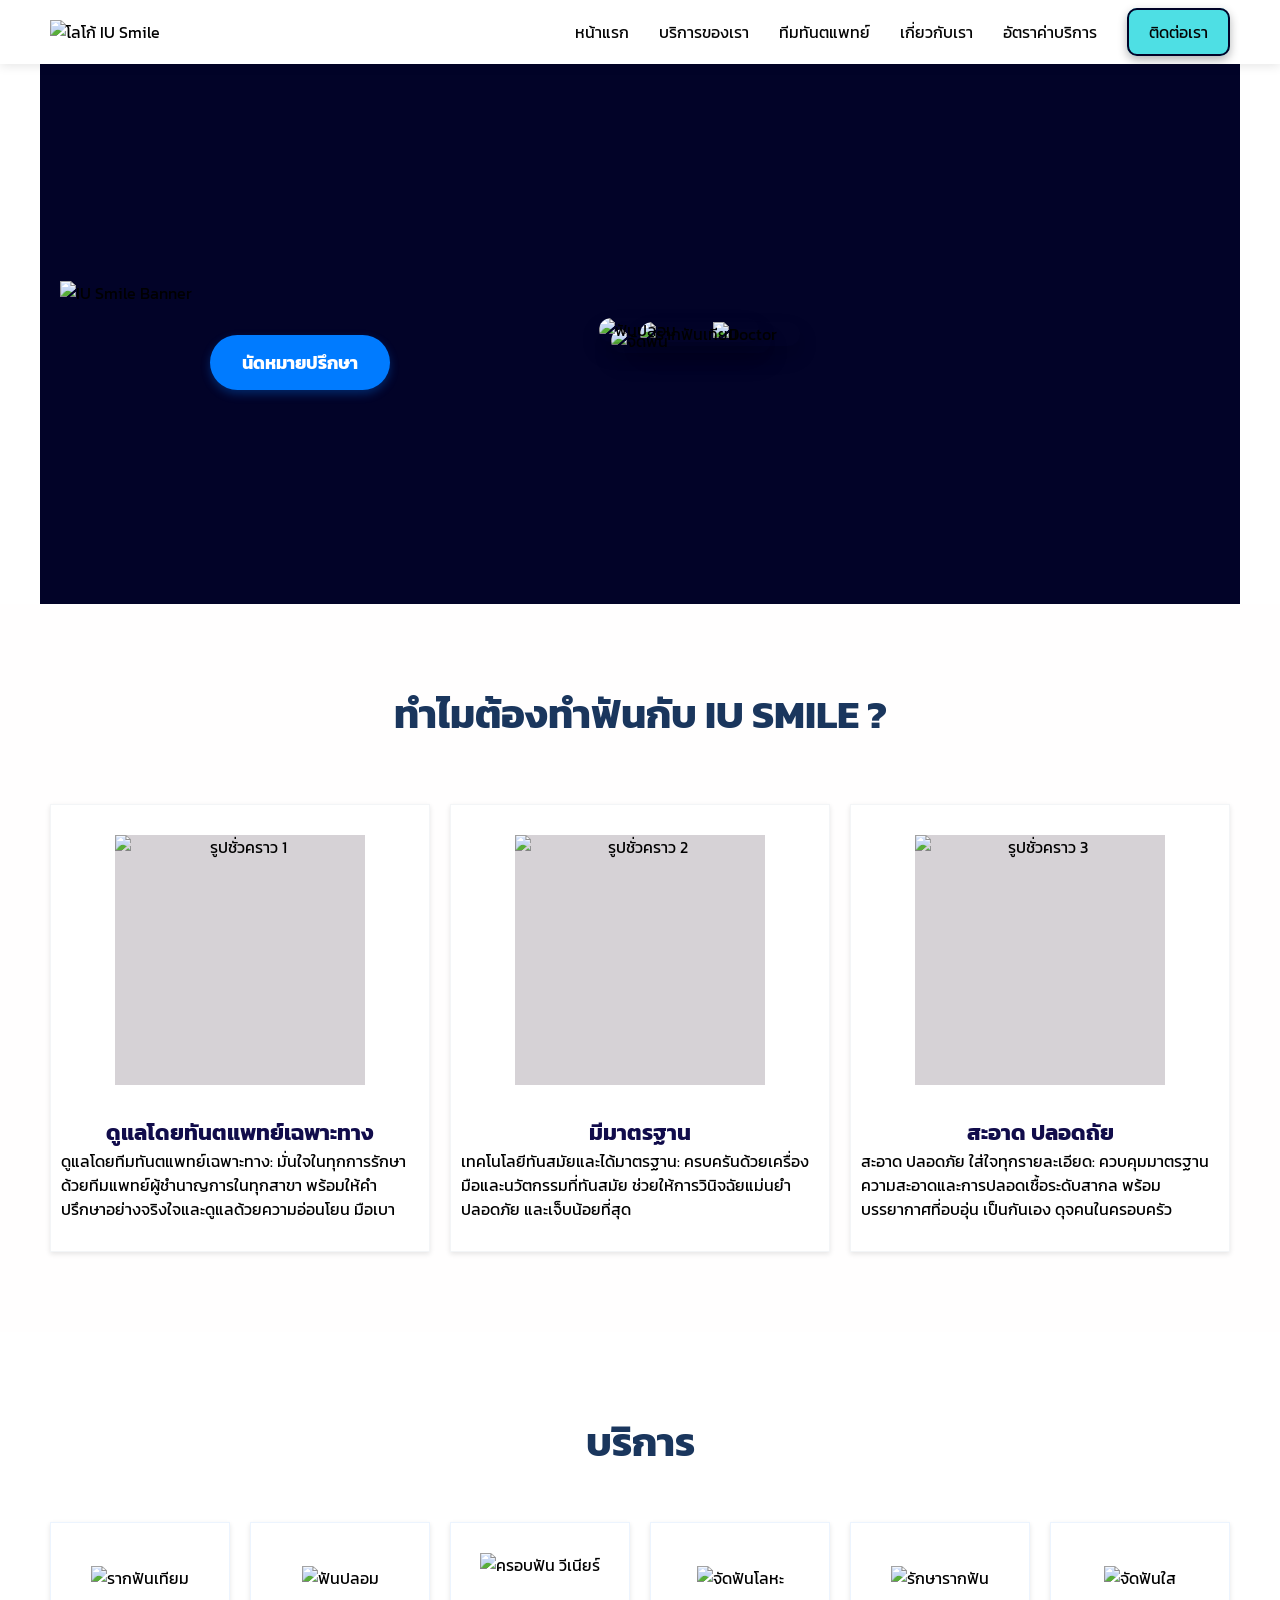
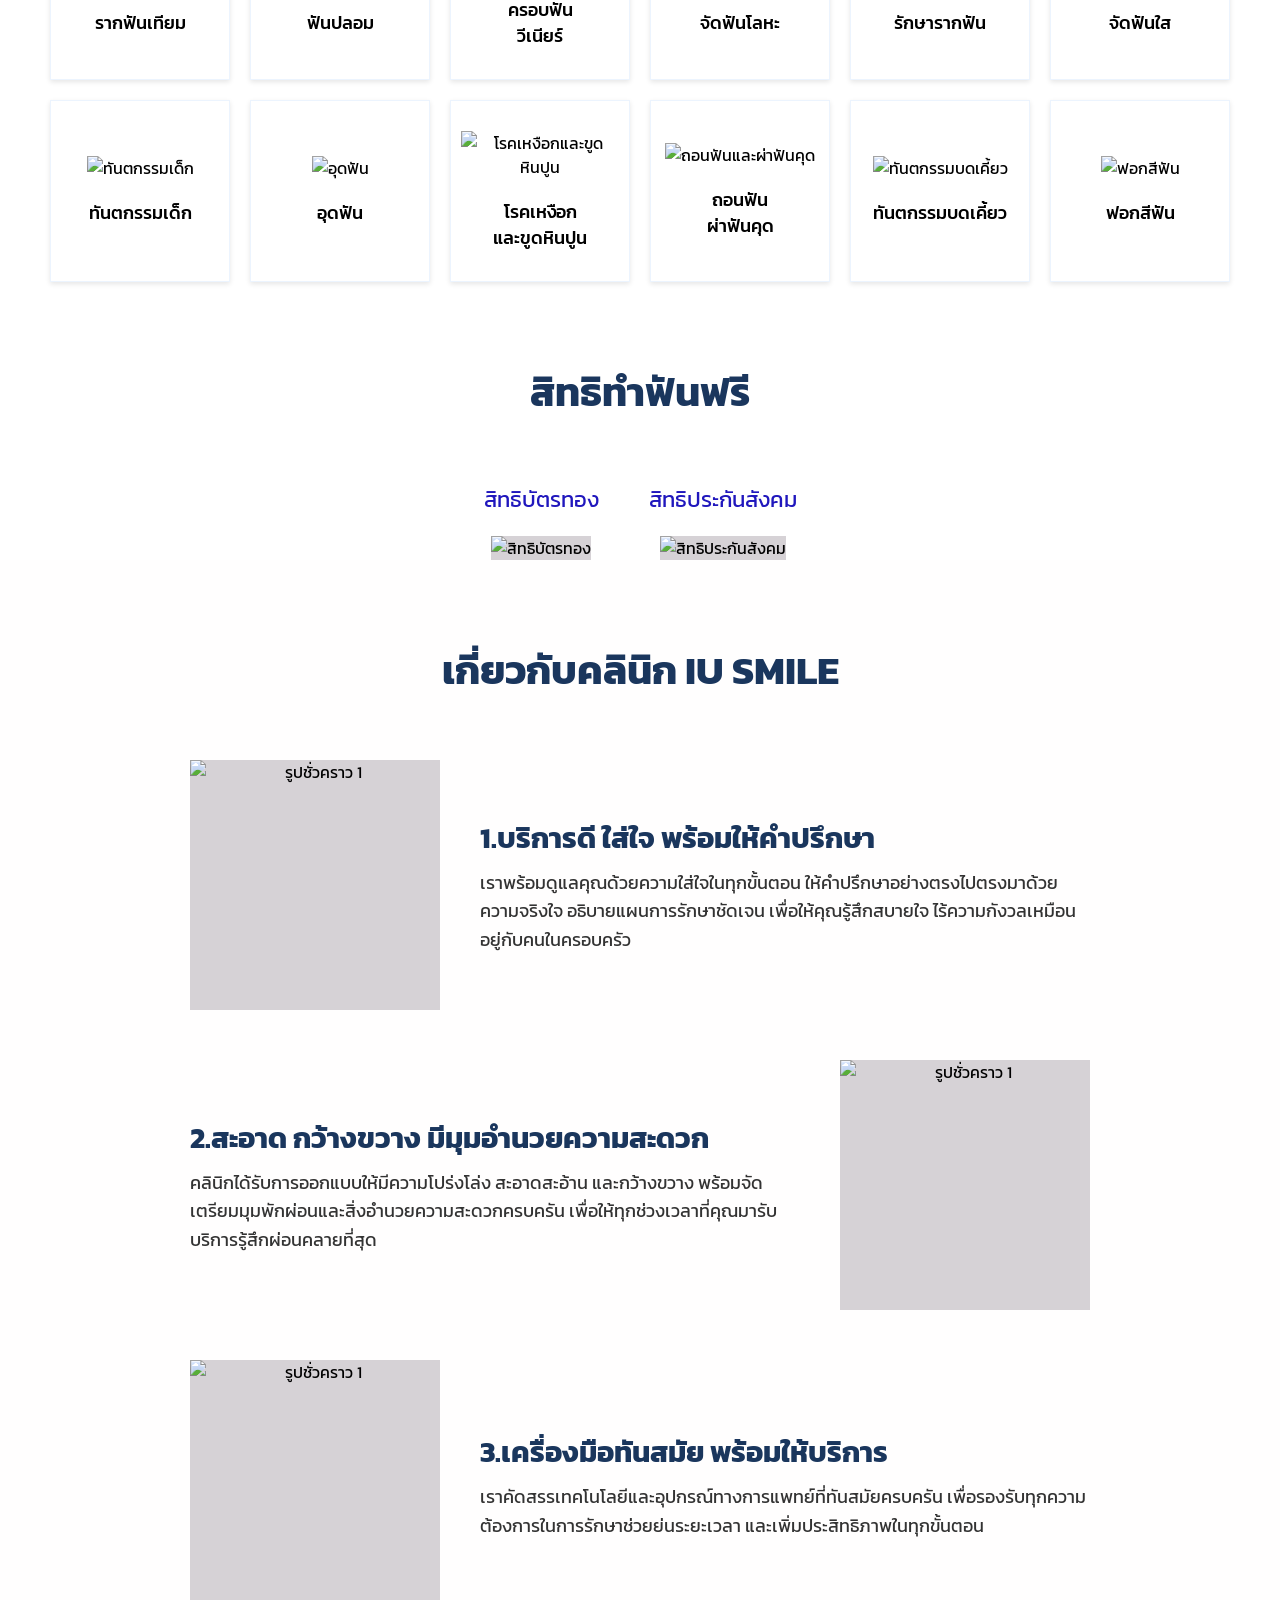
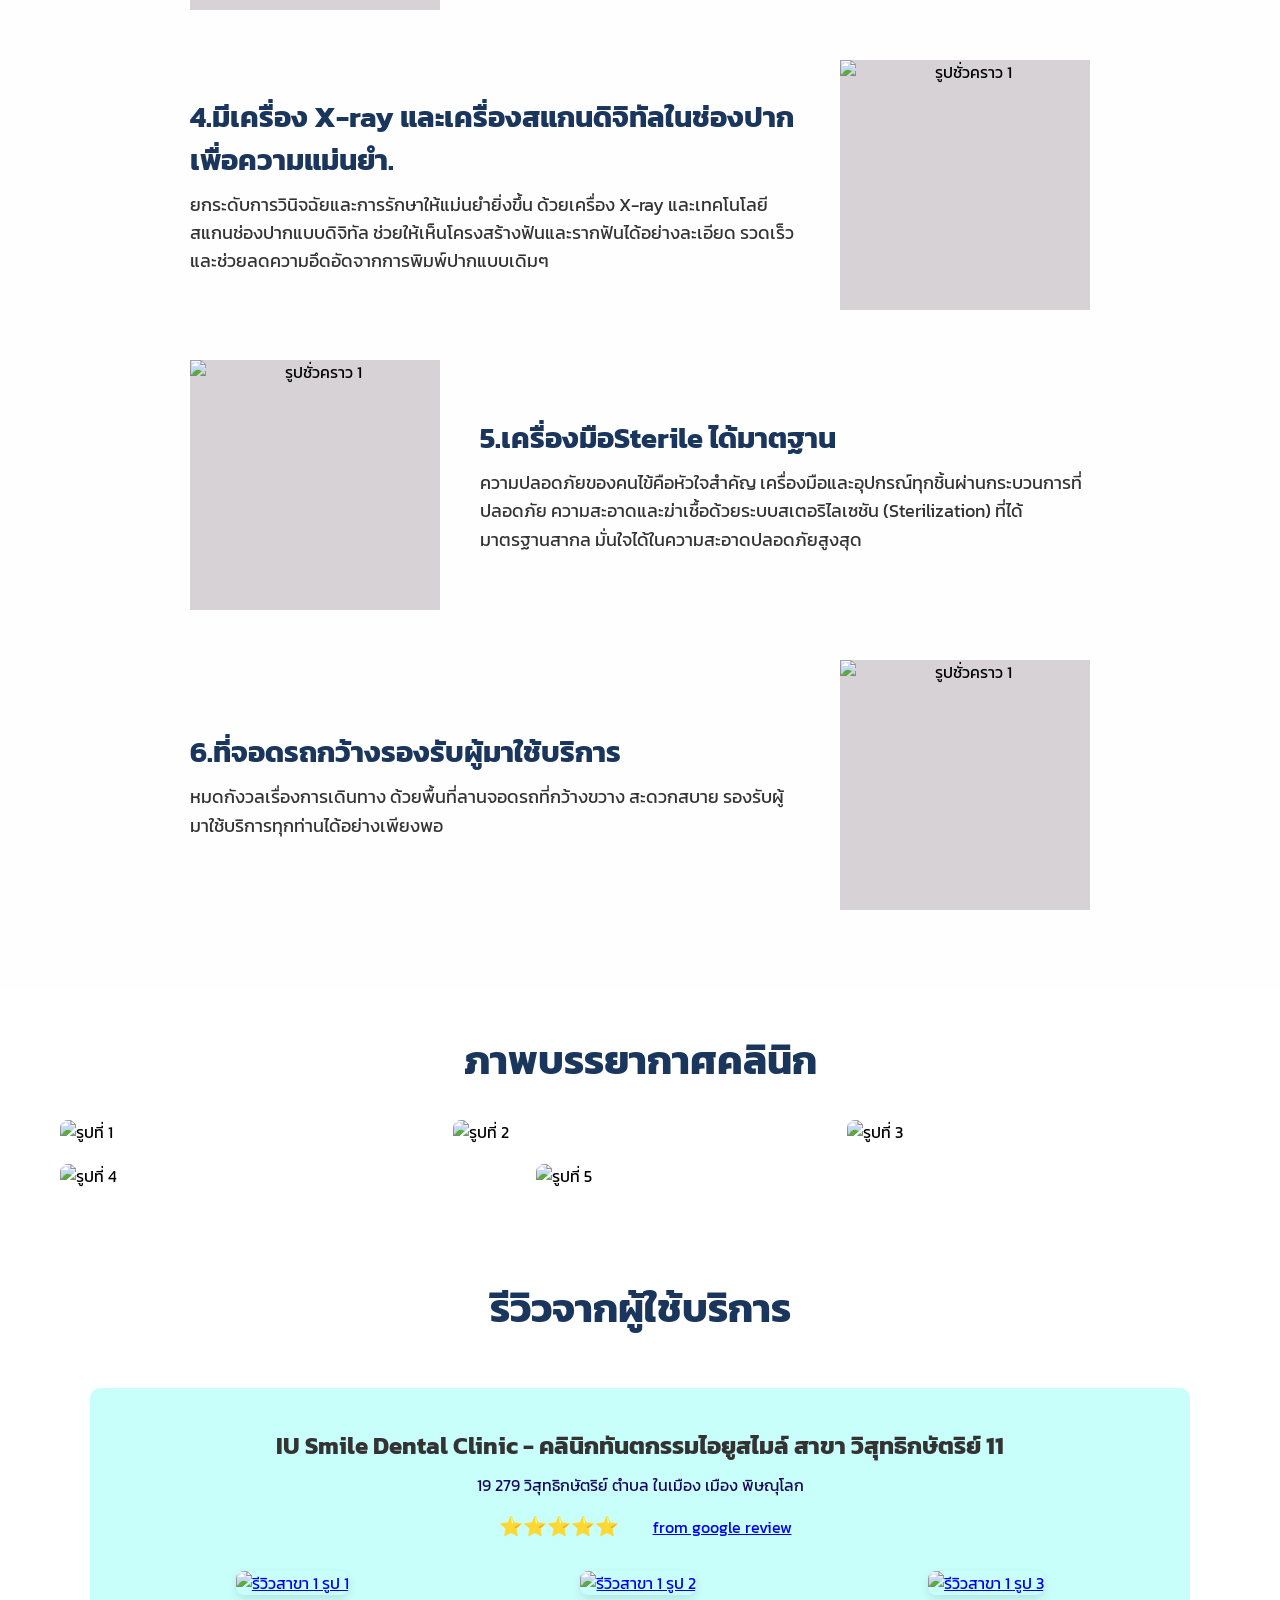
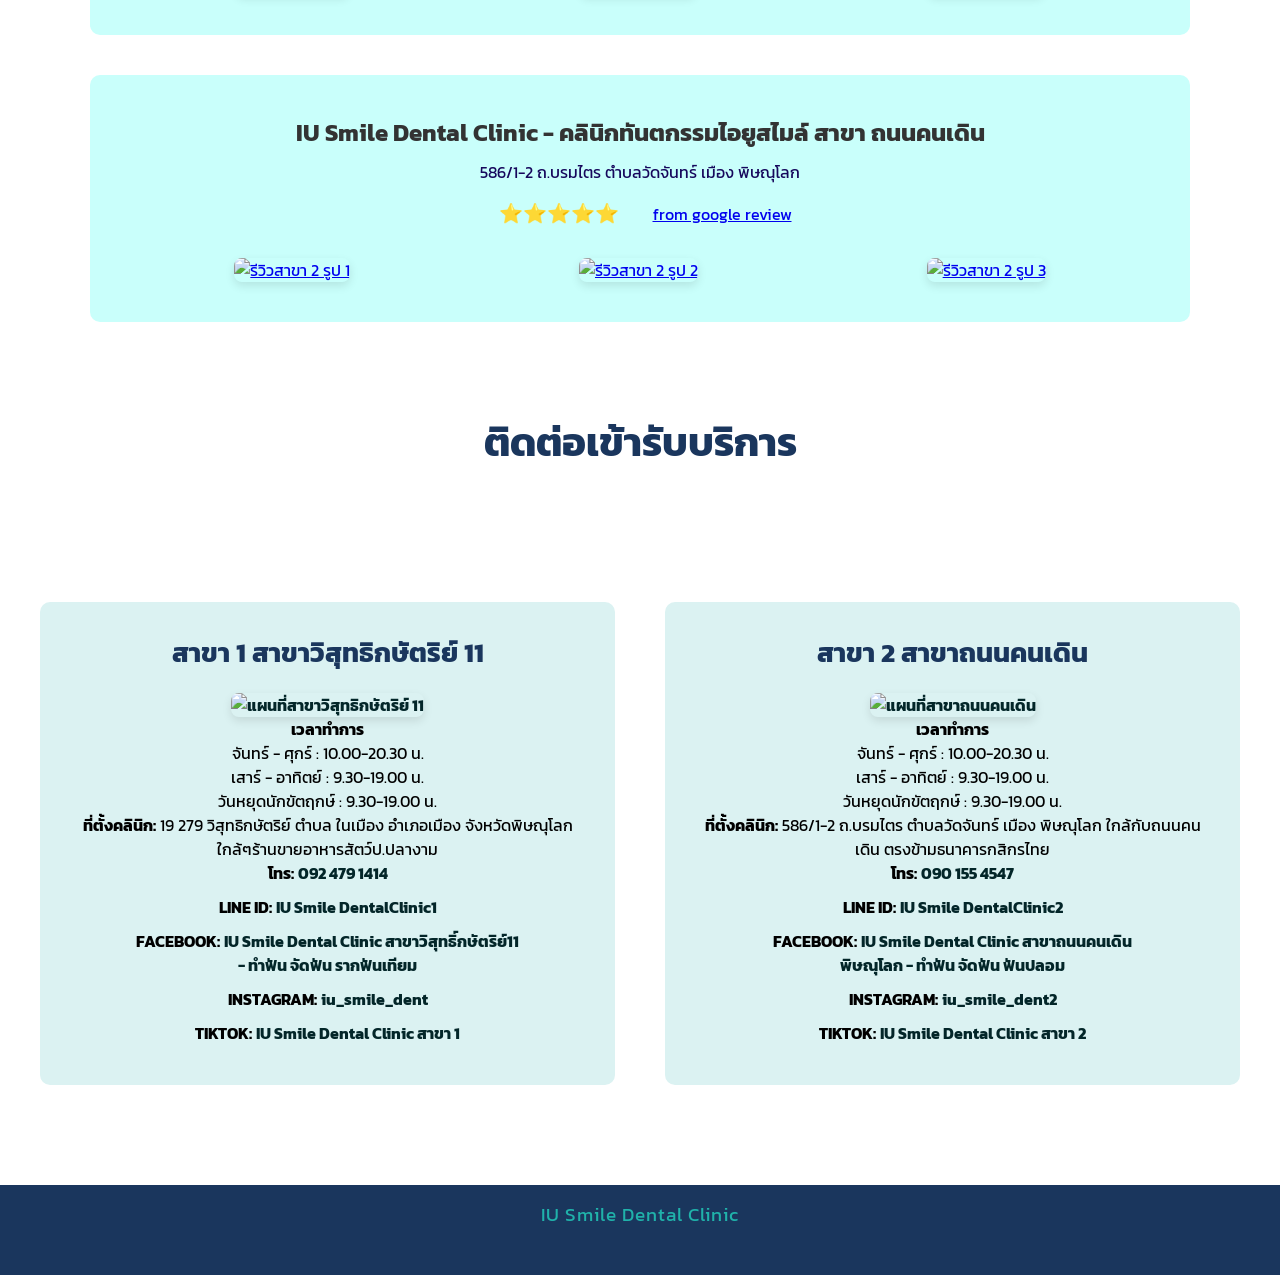
==== index.html @ 8a9ab13d "Add files via upload" ====
<!DOCTYPE html>
<html lang="th">

<head>
    <meta charset="UTF-8">
    <meta name="viewport" content="width=device-width, initial-scale=1.0">
    <title>IU Smile Dental Clinic</title>
    <link rel="preconnect" href="https://fonts.googleapis.com">
    <link rel="preconnect" href="https://fonts.gstatic.com" crossorigin>
    <link href="https://fonts.googleapis.com/css2?family=Kanit:wght@300;400;500;600;700&display=swap" rel="stylesheet">
    <link rel="stylesheet" href="css/style.css">
</head>

<body>
    <header>
        <div class="logo">
            <img src="images/logo.png" alt="โลโก้ IU Smile">
        </div>
        <div class="menu-toggle" id="mobile-menu">
            <span class="bar"></span>
            <span class="bar"></span>
            <span class="bar"></span>
        </div>
        <nav>
            <ul class="nav-list">
                <li><a href="index.html">หน้าแรก</a></li>
                <li class="dropdown">
                    <a href="index.html#services">บริการของเรา</a>
                    <ul class="dropdown-menu">
                        <li><a href="service-implant.html">รากฟันเทียม</a></li>
                        <li><a href="service-denture.html">ฟันปลอม</a></li>
                        <li><a href="service-crown.html">ครอบฟันและวีเนียร์</a></li>
                        <li><a href="service-braces.html">จัดฟันโลหะ</a></li>
                        <li><a href="service-endo.html">รักษารากฟัน</a></li>
                        <li><a href="service-invisalign.html">จัดฟันใส</a></li>
                        <li><a href="service-pedo.html">ทันตกรรมเด็ก</a></li>
                        <li><a href="service-filling.html">อุดฟัน</a></li>
                        <li><a href="service-scaling.html">ขูดหินปูน</a></li>
                        <li><a href="service-sur.html">ถอนฟันผ่าฟันคุด</a></li>
                        <li><a href="service-occ.html">ทันตกรรมบดเคี้ยว</a></li>
                        <li><a href="service-white.html">ฟอกสีฟัน</a></li>

                    </ul>
                </li>

                <li><a href="iu dentist.html">ทีมทันตแพทย์</a></li>
                <li><a href="index.html#about">เกี่ยวกับเรา</a></li>
                <li><a href="iu price.html">อัตราค่าบริการ</a></li>
                <li><a href="index.html#contact" class="contact-btn">ติดต่อเรา</a></li>
            </ul>
        </nav>
    </header>
    <section class="hero-section">
        <div class="hero-left">
            <img src="images/banner.png" alt="IU Smile Banner" class="banner-img">
            <a href="index.html#contact" class="cta-booking-btn"> นัดหมายปรึกษา</a>
        </div>
        <div class="hero-right">
            <img src="images/dr.beau-ele.png" alt="Doctor" class="doctor-img">
            <img src="images/imp-ele.png" alt="รากฟันเทียม" class="floating-card card-1">
            <img src="images/braces-ele.png" alt="จัดฟัน" class="floating-card card-2">
            <img src="images/denture-ele.png" alt="ฟันปลอม" class="floating-card card-3">
        </div>
    </section>
    <section class="function-section">
        <h2>ทำไมต้องทำฟันกับ IU SMILE ?</h2>
        <div grid class="function-grid">
            <div class="function-card">
                <img src="images/dentist.care.jpeg" alt="รูปชั่วคราว 1">
                <div class="function-text">
                    <h3>ดูแลโดยทันตแพทย์เฉพาะทาง</h3>
                    <p>ดูแลโดยทีมทันตแพทย์เฉพาะทาง: มั่นใจในทุกการรักษาด้วยทีมแพทย์ผู้ชำนาญการในทุกสาขา
                        พร้อมให้คำปรึกษาอย่างจริงใจและดูแลด้วยความอ่อนโยน มือเบา</p>
                </div>
            </div>

            <div class="function-card">
                <img src="images/techiu.jpg" alt="รูปชั่วคราว 2">
                <div class="function-text">
                    <h3>มีมาตรฐาน</h3>
                    <p>เทคโนโลยีทันสมัยและได้มาตรฐาน: ครบครันด้วยเครื่องมือและนวัตกรรมที่ทันสมัย
                        ช่วยให้การวินิจฉัยแม่นยำ ปลอดภัย และเจ็บน้อยที่สุด</p>
                </div>
            </div>

            <div class="function-card">
                <img src="images/unit.jpeg" alt="รูปชั่วคราว 3">
                <div class="function-text">
                    <h3>สะอาด ปลอดถัย</h3>
                    <p>สะอาด ปลอดภัย ใส่ใจทุกรายละเอียด: ควบคุมมาตรฐานความสะอาดและการปลอดเชื้อระดับสากล
                        พร้อมบรรยากาศที่อบอุ่น เป็นกันเอง ดุจคนในครอบครัว</p>
                </div>
            </div>
        </div>
    </section>


    <section id="services" class="services-section">
        <h2>บริการ</h2>
        <div class="services-grid">
            <div class="service-card">
                <a href="service-implant.html">
                    <img src="images/s.imp.png" alt="รากฟันเทียม">
                    <h3>รากฟันเทียม</h3>
                </a>
            </div>
            <div class="service-card">
                <a href="service-denture.html">
                    <img src="images/s.dent.png" alt="ฟันปลอม">
                    <h3>ฟันปลอม</h3>
                </a>
            </div>
            <div class="service-card">
                <a href="service-crown.html">
                    <img src="images/s.crown.png" alt="ครอบฟัน วีเนียร์">
                    <h3>ครอบฟัน<br>วีเนียร์</h3>
                </a>
            </div>
            <div class="service-card">
                <a href="service-braces.html">
                    <img src="images/s.braces.png" alt="จัดฟันโลหะ">
                    <h3>จัดฟันโลหะ</h3>
                </a>
            </div>
            <div class="service-card">
                <a href="service-endo.html">
                    <img src="images/s.endo.png" alt="รักษารากฟัน">
                    <h3>รักษารากฟัน</h3>
                </a>
            </div>
            <div class="service-card">
                <a href="service-invisalign.html">
                    <img src="images/s.invis.png" alt="จัดฟันใส">
                    <h3>จัดฟันใส</h3>
                </a>
            </div>
            <div class="service-card">
                <a href="service-pedo.html">
                    <img src="images/s.kid.png" alt="ทันตกรรมเด็ก">
                    <h3>ทันตกรรมเด็ก</h3>
                </a>
            </div>
            <div class="service-card">
                <a href="service-filling.html">
                    <img src="images/s.fill.png" alt="อุดฟัน">
                    <h3>อุดฟัน</h3>
                </a>
            </div>
            <div class="service-card">
                <a href="service-scaling.html">
                    <img src="images/s.sc.png" alt="โรคเหงือกและขูดหินปูน">
                    <h3>โรคเหงือก<br>และขูดหินปูน</h3>
                </a>
            </div>
            <div class="service-card">
                <a href="service-sur.html">
                    <img src="images/s.sur.png" alt="ถอนฟันและผ่าฟันคุด">
                    <h3>ถอนฟัน <br>ผ่าฟันคุด</h3>
                </a>
            </div>

            <div class="service-card">
                <a href="service-occ.html">
                    <img src="images/s.occ.png" alt="ทันตกรรมบดเคี้ยว">
                    <h3>ทันตกรรมบดเคี้ยว</h3>
                </a>
            </div>

            <div class="service-card">
                <a href="service-white.html">
                    <img src="images/s.white.png" alt="ฟอกสีฟัน">
                    <h3>ฟอกสีฟัน</h3>
                </a>
            </div>
        </div>

        </div>
    </section>

    <section class="free-dental">
        <h2>สิทธิทำฟันฟรี</h2>
        <div class="free-dental-grid">
            <div class="free-dental-card">
                <p>สิทธิบัตรทอง</p>
                <img src="images/nsso.jpg" alt="สิทธิบัตรทอง">
            </div>

            <div class="free-dental-card">
                <p>สิทธิประกันสังคม</p>
                <img src="images/sos.png" alt="สิทธิประกันสังคม">
            </div>

        </div>
    </section>

    <section id="about" class="about-section">
        <h2>เกี่ยวกับคลินิก IU SMILE</h2>
        <div class="about-container">
            <div class="about-card">
                <img src="images/goodservice.png" alt="รูปชั่วคราว 1">
                <div class="about-text">
                    <h3>1.บริการดี ใส่ใจ พร้อมให้คำปรึกษา</h3>
                    <p>เราพร้อมดูแลคุณด้วยความใส่ใจในทุกขั้นตอน ให้คำปรึกษาอย่างตรงไปตรงมาด้วยความจริงใจ
                        อธิบายแผนการรักษาชัดเจน เพื่อให้คุณรู้สึกสบายใจ ไร้ความกังวลเหมือนอยู่กับคนในครอบครัว</p>
                </div>
            </div>
            <div class="about-card">
                <img src="images/clinic.jpg" alt="รูปชั่วคราว 1">
                <div class="about-text">
                    <h3>2.สะอาด กว้างขวาง มีมุมอำนวยความสะดวก</h3>
                    <p> คลินิกได้รับการออกแบบให้มีความโปร่งโล่ง สะอาดสะอ้าน และกว้างขวาง
                        พร้อมจัดเตรียมมุมพักผ่อนและสิ่งอำนวยความสะดวกครบครัน
                        เพื่อให้ทุกช่วงเวลาที่คุณมารับบริการรู้สึกผ่อนคลายที่สุด</p>
                </div>
            </div>
            <div class="about-card">
                <img src="images/unit.jpeg" alt="รูปชั่วคราว 1">
                <div class="about-text">
                    <h3>3.เครื่องมือทันสมัย พร้อมให้บริการ</h3>
                    <p>เราคัดสรรเทคโนโลยีและอุปกรณ์ทางการแพทย์ที่ทันสมัยครบครัน
                        เพื่อรองรับทุกความต้องการในการรักษาช่วยย่นระยะเวลา และเพิ่มประสิทธิภาพในทุกขั้นตอน </p>
                </div>
            </div>
            <div class="about-card">
                <img src="images/x-ray.jpg" alt="รูปชั่วคราว 1">
                <div class="about-text">
                    <h3>4.มีเครื่อง X-ray และเครื่องสแกนดิจิทัลในช่องปากเพื่อความแม่นยำ.</h3>
                    <p>ยกระดับการวินิจฉัยและการรักษาให้แม่นยำยิ่งขึ้น ด้วยเครื่อง X-ray
                        และเทคโนโลยีสแกนช่องปากแบบดิจิทัล ช่วยให้เห็นโครงสร้างฟันและรากฟันได้อย่างละเอียด รวดเร็ว
                        และช่วยลดความอึดอัดจากการพิมพ์ปากแบบเดิมๆ</p>
                </div>
            </div>
            <div class="about-card">
                <img src="images/aurtocave.jpg" alt="รูปชั่วคราว 1">
                <div class="about-text">
                    <h3>5.เครื่องมือSterile ได้มาตฐาน</h3>
                    <p>ความปลอดภัยของคนไข้คือหัวใจสำคัญ เครื่องมือและอุปกรณ์ทุกชิ้นผ่านกระบวนการที่ปลอดภัย
                        ความสะอาดและฆ่าเชื้อด้วยระบบสเตอริไลเซชัน (Sterilization) ที่ได้มาตรฐานสากล
                        มั่นใจได้ในความสะอาดปลอดภัยสูงสุด</p>
                </div>
            </div>
            <div class="about-card">
                <img src="images/carpark.jpeg" alt="รูปชั่วคราว 1">
                <div class="about-text">
                    <h3>6.ที่จอดรถกว้างรองรับผู้มาใช้บริการ</h3>
                    <p>หมดกังวลเรื่องการเดินทาง ด้วยพื้นที่ลานจอดรถที่กว้างขวาง สะดวกสบาย
                        รองรับผู้มาใช้บริการทุกท่านได้อย่างเพียงพอ</p>
                </div>
            </div>
        </div>
    </section>
    <section class="about-gallery">
        <h2>ภาพบรรยากาศคลินิก</h2>
        <div class="gallery-row top-row">
            <div class="gallery-item"><img src="images/font.iu2.jpeg" alt="รูปที่ 1"></div>
            <div class="gallery-item"><img src="images/iuf.jpg" alt="รูปที่ 2"></div>
            <div class="gallery-item"><img src="images/iu2park.jpeg" alt="รูปที่ 3"></div>
        </div>
        <div class="gallery-row bottom-row">
            <div class="gallery-item"><img src="images/patainiu1.jpg" alt="รูปที่ 4"></div>
            <div class="gallery-item"><img src="images/patainiu2.jpg" alt="รูปที่ 5"></div>
        </div>
    </section>

    <section id="reviews" class="reviews-section">
        <h2>รีวิวจากผู้ใช้บริการ</h2>
        <div class="branch-review-container">
            <div class="branch-header">
                <h3>IU Smile Dental Clinic - คลินิกทันตกรรมไอยูสไมล์ สาขา วิสุทธิกษัตริย์ 11</h3>
                <p>19 279 วิสุทธิกษัตริย์ ตำบล ในเมือง เมือง พิษณุโลก</p>
                <div class="rating-info">
                    <span class="rating-stars">⭐⭐⭐⭐⭐</span>
                    <span class="rating-source"><a href="https://maps.app.goo.gl/tGJxSrmq51fggQEE8" target="_blank"
                            title="ดูแผนที่บน Google Maps">from google review</a></span>
                </div>
            </div>

            <div class="review-images">
                <a href="https://maps.app.goo.gl/tGJxSrmq51fggQEE8" target="_blank"><img src="images/review1.jpg"
                        alt="รีวิวสาขา 1 รูป 1"></a>
                <a href="https://maps.app.goo.gl/tGJxSrmq51fggQEE8" target="_blank"><img src="images/review2.jpg"
                        alt="รีวิวสาขา 1 รูป 2"></a>
                <a href="https://maps.app.goo.gl/tGJxSrmq51fggQEE8" target="_blank"><img src="images/review3.jpg"
                        alt="รีวิวสาขา 1 รูป 3"></a>
            </div>
        </div>
        <div class="branch-review-container">
            <div class="branch-header">
                <h3>IU Smile Dental Clinic - คลินิกทันตกรรมไอยูสไมล์ สาขา ถนนคนเดิน</h3>
                <p>586/1-2 ถ.บรมไตร ตำบลวัดจันทร์ เมือง พิษณุโลก</p>
                <div class="rating-info">
                    <span class="rating-stars">⭐⭐⭐⭐⭐</span>
                    <span class="rating-source"><a href="https://maps.app.goo.gl/4VQQU7dG1U3MeZ7V7" target="_blank"
                            title="ดูแผนที่บน Google Maps">from google review</a></span>
                </div>
            </div>

            <div class="review-images">
                <a href="https://maps.app.goo.gl/4VQQU7dG1U3MeZ7V7" target="_blank"><img src="images/review4.jpg"
                        alt="รีวิวสาขา 2 รูป 1"></a>
                <a href="https://maps.app.goo.gl/4VQQU7dG1U3MeZ7V7" target="_blank"><img src="images/review5.jpg"
                        alt="รีวิวสาขา 2 รูป 2"></a>
                <a href="https://maps.app.goo.gl/4VQQU7dG1U3MeZ7V7" target="_blank"><img src="images/review6.jpg"
                        alt="รีวิวสาขา 2 รูป 3"></a>
            </div>
        </div>


    </section>

    <section id="contact" class="contact-section">
        <h2>ติดต่อเข้ารับบริการ</h2>

        <div class="contact-grid">
            <div class="contact-branch">
                <h3>สาขา 1 สาขาวิสุทธิกษัตริย์ 11</h3>
                <a href="https://maps.app.goo.gl/tGJxSrmq51fggQEE8" target="_blank" title="ดูแผนที่บน Google Maps">
                    <img src="images/map.iu1.png" alt="แผนที่สาขาวิสุทธิกษัตริย์ 11" class="map-image">
                </a>

                <div class="contact-info">
                    <p><strong>เวลาทำการ</strong></p>
                    <p>จันทร์ - ศุกร์ : 10.00-20.30 น.</p>
                    <p>เสาร์ - อาทิตย์ : 9.30-19.00 น.</p>
                    <p>วันหยุดนักขัตฤกษ์ : 9.30-19.00 น.</p>

                    <p><strong>ที่ตั้งคลินิก:</strong> 19 279 วิสุทธิกษัตริย์ ตำบล ในเมือง อำเภอเมือง จังหวัดพิษณุโลก
                        ใกล้ๆร้านขายอาหารสัตว์ป.ปลางาม</p>

                    <ul>
                        <li><strong>โทร:</strong> <a href="tel:0924791414">092 479 1414</a></li>
                        <li><strong>LINE ID:</strong> <a href="https://line.me/R/ti/p/@611upybg" target="_blank">IU
                                Smile DentalClinic1</a></li>
                        <li><strong>FACEBOOK:</strong> <a
                                href="https://www.facebook.com/share/18nAfB6ELZ/?mibextid=wwXIfr" target="_blank">IU
                                Smile Dental Clinic สาขาวิสุทธิ์กษัตริย์11<br> - ทำฟัน จัดฟัน รากฟันเทียม </a></li>
                        <li><strong>INSTAGRAM:</strong> <a
                                href="https://www.instagram.com/iu_smile_dent?psln=djVyOTd5OGhqYjdt"
                                target="_blank">iu_smile_dent</a></li>
                        <li><strong>TIKTOK:</strong> <a
                                href="https://www.tiktok.com/@iu_smile_dent?_r=1&_t=ZS-9BIKVMe1IcK" target="_blank">IU
                                Smile Dental Clinic สาขา 1</a></li>
                    </ul>
                </div>
            </div>
            <div class="contact-branch">
                <h3>สาขา 2 สาขาถนนคนเดิน</h3>

                <a href="https://maps.app.goo.gl/4VQQU7dG1U3MeZ7V7" target="_blank" title="ดูแผนที่บน Google Maps">
                    <img src="images/map.iu2.png" alt="แผนที่สาขาถนนคนเดิน" class="map-image">
                </a>

                <div class="contact-info">
                    <p><strong>เวลาทำการ</strong></p>
                    <p>จันทร์ - ศุกร์ : 10.00-20.30 น.</p>
                    <p>เสาร์ - อาทิตย์ : 9.30-19.00 น.</p>
                    <p>วันหยุดนักขัตฤกษ์ : 9.30-19.00 น.</p>

                    <p><strong>ที่ตั้งคลินิก:</strong> 586/1-2 ถ.บรมไตร ตำบลวัดจันทร์ เมือง พิษณุโลก ใกล้กับถนนคนเดิน
                        ตรงข้ามธนาคารกสิกรไทย</p>

                    <ul>
                        <li><strong>โทร:</strong> <a href="tel:0901554547">090 155 4547</a></li>
                        <li><strong>LINE ID:</strong> <a href="https://line.me/R/ti/p/@156kwmnh" target="_blank">IU
                                Smile DentalClinic2</a></li>
                        <li><strong>FACEBOOK:</strong> <a
                                href="https://www.facebook.com/share/1AUFNBjcYp/?mibextid=wwXIfr" target="_blank">IU
                                Smile Dental Clinic สาขาถนนคนเดิน<br> พิษณุโลก - ทำฟัน จัดฟัน ฟันปลอม </a></li>
                        <li><strong>INSTAGRAM:</strong> <a
                                href="https://www.instagram.com/iu_smile_dent2?mdxt=YWJmOWs1YjBqNGZn"
                                target="_blank">iu_smile_dent2</a></li>
                        <li><strong>TIKTOK:</strong> <a
                                href="https://www.tiktok.com/@iusmiledent2?_r=1&_t=ZS-9BIKVcyVvUY" target="_blank">IU
                                Smile Dental Clinic สาขา 2</a></li>
                    </ul>
                </div>
            </div>

        </div>
    </section>
    <section class="site-footer">
        <footer class="site-footer">
            <p>IU Smile Dental Clinic</p>
        </footer>
    </section>
    <script src="script.js"></script>
</body>

</html>
---- css/style.css ----
* {
     margin: 0;
     padding: 0;
     box-sizing: border-box;
     font-family: 'Kanit', sans-serif;
 }

 header {
     display: flex;
     justify-content: space-between;
     align-items: center;
     padding: 20px 50px;
     background-color: #ffffff;
     box-shadow: 0 2px 10px rgba(0, 0, 0, 0.1);
     position: sticky;
     top: 0;
     z-index: 100;
 }

 .logo img {
     height: 50px;
     width: auto;
 }

.menu-toggle {
    display: none;
    cursor: pointer;
    flex-direction:column;
    gap: 5px;
}

.menu-toggle .bar {
    width: 25px;
    height: 3px;
    background-color: #05085a;
    transition: 0.3s ease;
}

 nav ul {
     list-style: none;
     display: flex;
     gap: 30px;
 }

 nav a {
     text-decoration: none;
     color: #040404;
     font-weight: light;
 }

 nav a:hover {
     color: hsl(250, 84%, 27%);
 }

 .dropdown {
     position: relative;
 }

 .dropdown-menu {
     display: none;
     position: absolute;
     top: 100%;
     left: 0;
     background-color: #ffffff;
     box-shadow: 0 4px 8px rgba(0, 0, 0, 0.1);
     min-width: 150px;
     padding: 10px 0;
     border-radius: 8px;
     max-height: 70vh;
     overflow-y: auto;
 }

 .dropdown-menu li {
     list-style: none;
 }

 .dropdown-menu li a {
     padding: 10px 20px;
     display: block;
     color: #005662;
 }

 .dropdown:hover .dropdown-menu {
     display: block;
 }

 .contact-btn {
     border: 2px solid #020328;
     background-color: #4edfe4;
     box-shadow: 0 4px 10px rgba(8, 10, 12, 0.3);
     padding: 10px 20px;
     border-radius: 10px;
     transition: all 0.3s ease;
 }

 .contact-btn:hover {
     background-color: #c6e1ff;
     color: #000000;
 }

 .hero-section {
     background-color: #020328;
     display: flex;
     align-items: center;
     justify-content: space-between;
     max-width: 1200px;
     margin: 0 auto;
     padding: 40px 20px;
     min-height: 60vh;
 }

 .hero-left {
     flex: 1;
     background-color: #020328;
     display: flex;
     flex-direction: column;
     align-items: flex-start;
     gap: 20px;
 }

 .banner-img {
     width: 100%;
     height: auto;
     display: block;
     margin-top: 2px;
 }

 .cta-booking-btn {
     display: inline-block;
     background-color: #007bff;
     color: #ffffff;
     padding: 14px 32px;
     font-size: 18px;
     font-weight: bold;
     margin-top: 10px;
     margin-left: 150px;
     text-decoration: none;
     border-radius: 30px;
     box-shadow: 0 4px 10px rgba(0, 123, 255, 0.3);
     transition: background-color 0.3s ease, transform 0.2s ease;
 }

 .cta-booking-btn:hover {
     background-color: #00b0b3;
     transform: translateY(-2px);
 }

 .hero-right {
     flex: 1;
     position: relative;
     display: flex;
     justify-content: center;
     background-color: #020328;
 }

 .doctor-img {
     width: 75%;
     height: auto;
     display: block;
 }


 .floating-card {
     position: absolute;
     width: 160px;
     box-shadow: 0 10px 20px rgba(0, 0, 0, 0.15);
     border-radius: 12px;
 }

 .card-1 {
     top: 2%;
     left: 0%;
 }

 .card-2 {
     top: 30%;
     left: -5%;

 }

 .card-3 {
     bottom: 17%;
     left: -7%;
 }

 .function-section {
     padding: 80px 50px;
     background-color: #fffefe;
     text-align: center;
 }

 .function-section h2 {
     font-size: 2.5rem;
     color: #1A365D;
     margin-bottom: 60px;
 }

 .function-grid {
     display: grid;
     grid-template-columns: repeat(3, 1fr);
     gap: 20px;
     max-width: 1200px;
     margin: 0 auto;
 }

 .function-card {
     background-color: #ffffff;
     border: 1px solid #f3f5f7;
     box-shadow: 0 2px 5px rgba(0, 0, 0, 0.1);
     padding: 30px 10px;
     display: flex;
     flex-direction: column;
     align-items: center;
     justify-content: center;
     transition: 0.3s;
 }

 .function-card h3 {
     color: #110c4b;
     font-size: 1.4rem;
     font-weight: bold;
     text-align: center;
     margin-top: 20px;


 }

 .function-card:hover {
     transform: scale(1.05);
     box-shadow: 0 5px 15px rgba(207, 152, 152, 0.1);
 }

 .function-card img {
     width: 250px;
     height: 250px;
     object-fit: cover;
     background-color: #D6D2D6;
 }

 .function-text {
     text-align: left;
     font-size: 1.0rem;
     margin-top: 10px;
 }

 .feature-section {
     padding: 80px 50px;
     background-color: #fffefe;
     text-align: center;
 }

 .feature-section h2 {
     font-size: 2.5rem;
     color: #1A365D;
     margin-bottom: 60px;
 }

 .feature-container {
     display: flex;
     flex-direction: column;
     align-items: center;
     gap: 50px;
     max-width: 900px;
     margin: 0 auto;
 }

 .feature-card {
     display: flex;
     flex-direction: row;
     align-items: center;
     gap: 40px;
     width: 100%;
 }

 .feature-card img {
     width: 300px;
     height: 300px;
     object-fit: cover;
     background-color: #D6D2D6;
     box-shadow: 0 4px 10px rgba(0, 0, 0, 0.1);
     border-radius: 10px;
 }

 .feature-text {
     text-align: left;
     flex: 1;
 }

 .feature-text h3 {
     color: #1A365D;
     font-size: 1.8rem;
     margin-bottom: 10px;
     font-weight: bold;
 }

 .feature-text h4 {
     color: #365d92;
     font-size: 1.6rem;
     margin-bottom: 10px;
 }

 .feature-text p {
     color: #0e0e0e;
     font-size: 1.2rem;
     line-height: 1.6;
 }

 .services-section {
     padding: 80px 50px;
     background-color: #ffffff;
     text-align: center;
 }

 .services-section h2 {
     font-size: 2.5rem;
     color: #1A365D;
     margin-bottom: 50px;
 }

 .services-grid {
     display: grid;
     grid-template-columns: repeat(6, 1fr);
     gap: 20px;
     max-width: 1200px;
     margin: 0 auto;
 }

 .service-card {
     background-color: #ffffff;
     border: 1px solid #ecf4fe;
     box-shadow: 0 2px 5px rgba(0, 0, 0, 0.1);
     padding: 30px 10px;
     display: flex;
     flex-direction: column;
     align-items: center;
     justify-content: center;
     transition: 0.3s;
 }


 .service-card:hover {
     transform: scale(1.05);
     box-shadow: 0 5px 15px rgba(0, 0, 0, 0.1);
     border-color: #00838F;
 }

 .service-card img {
     width: 90px;
     height: 90px;
     object-fit: contain;
     margin-bottom: 20px;
 }

 .service-card h3 {
     color: #000000;
     font-size: 1.1rem;
     font-weight: 500;
 }

 .service-card a {
     text-decoration: none;
     color: #000000;
 }

 .free-dental-grid {
     display: flex;
     flex-direction: row;
     grid-template-columns: repeat(2, 1fr);
     justify-content: center;
     text-align: center;
     gap: 50px;
     max-width: 1200px;
     margin: 0 auto;
 }

 .free-dental h2 {
     font-size: 2.5rem;
     text-align: center;
     color: #1A365D;
     margin-bottom: 60px;
 }

 .free-dental-card p {
     font-size: 1.4rem;
     color: #2017bd;
     font-weight: light;
     margin-bottom: 20px;
 }

 .free-dental-card img {
     width: 500px;
     height: 500px;
     object-fit: cover;
     background-color: #D6D2D6;
 }

 .free-dental-card:hover {
     transform: scale(1.05);
     box-shadow: 0 5px 15px rgba(0, 0, 0, 0.1);
     border-color: #00838F;
 }

 .about-section {
     padding: 80px 50px;
     background-color: #fffefe;
     text-align: center;
 }

 .about-section h2 {
     font-size: 2.5rem;
     color: #1A365D;
     margin-bottom: 60px;
 }

 .about-section h3 {
     font-size: 2.5rem;
     color: #1A365D;
     margin-bottom: 60px;
 }

 .about-container {
     display: flex;
     flex-direction: column;
     align-items: center;
     gap: 50px;
     max-width: 900px;
     margin: 0 auto;
 }

 .about-card {
     display: flex;
     flex-direction: row;
     align-items: center;
     gap: 40px;
     width: 100%;
 }

 .about-card img {
     width: 250px;
     height: 250px;
     object-fit: cover;
     background-color: #D6D2D6;
 }

 .about-text {
     text-align: left;
     flex: 1;
 }

 .about-text h3 {
     color: #1A365D;
     font-size: 1.8rem;
     margin-bottom: 10px;
 }

 .about-text p {
     color: #333333;
     font-size: 1.1rem;
     line-height: 1.6;
 }

 .about-card:nth-child(even) {
     flex-direction: row-reverse;
 }

 .about-gallery {
     max-width: 1200px;
     margin: 40px auto;
     padding: 0 20px;
 }

 .gallery-row {
     display: flex;
     gap: 20px;
     margin-bottom: 20px;
 }

 .top-row .gallery-item {
     flex: 1;
 }

 .bottom-row .gallery-item:nth-child(1) {
     flex: 4;
 }

 .bottom-row .gallery-item:nth-child(2) {
     flex: 6;
 }

 .about-gallery h2 {
     font-size: 2.5rem;
     color: #1A365D;
     margin-bottom: 30px;
     text-align: center;
 }

 .gallery-item img {
     width: 100%;
     height: 300px;
     object-fit: cover;
     border-radius: 8px;
 }

 .gallery-item img:hover {
     transform: scale(1.05);
     transition: transform 0.3s ease;
 }

 .reviews-section {
     padding: 50px 30px;
     background-color: #ffffff;
     text-align: center;
 }

 .reviews-section h2 {
     font-size: 2.5rem;
     color: #1A365D;
     margin-bottom: 50px;
 }

 .branch-review-container {
     background-color: #c9fffb;
     max-width: 1100px;
     margin: 0 auto 40px auto;
     padding: 40px;
     border-radius: 10px;
 }

 .branch-header {
     text-align: center;
     margin-bottom: 30px;
 }

 .branch-header h3 {
     font-size: 1.5rem;
     color: #333;
     margin-bottom: 10px;
 }

 .branch-header p {
     color: #16075c;
     margin-bottom: 15px;
 }

 .rating-info {
     font-size: 1.2rem;
     font-weight: bold;
     color: #333;
 }

 .rating-stars {
     margin: 0 10px;
 }

 .rating-source {
     font-weight: normal;
     font-size: 1rem;
     color: #555;
     margin-left: 20px;
 }

 .review-images {
     display: flex;
     justify-content: space-around;
     gap: 20px;
 }

 .review-images img {
     width: 100%;
     height: auto;
     border-radius: 8px;
     box-shadow: 0 4px 10px rgba(0, 0, 0, 0.1);
     object-fit: cover;
 }

 .review-images img:hover {
     transform: scale(1.05);
     transition: transform 0.3s ease;
 }

 .contract-section {
     padding: 80px 50px;
     background-color: #ffffff;
     text-align: center;
 }

 .contact-section h2 {
     font-size: 2.5rem;
     color: #1A365D;
     font-weight: bold;
     padding-bottom: 80px;
     margin-bottom: 50px;
     text-align: center;
 }

 .contact-grid {
     display: flex;
     flex-direction: row;
     justify-content: center;
     gap: 50px;
     max-width: 1200px;
     margin: 0 auto;
 }

 .contact-branch-p {
     font-size: 1.4rem;
     color: #070530;
     font-weight: light;
     margin-bottom: 25px;
 }

 .contact-branch {
     background-color: #dbf2f2;
     padding: 30px;
     border-radius: 10px;
     width: 600px;
     text-align: center;
 }

 .contact-info ul {
     list-style: none;
     padding: 0;
 }

 .contact-info li {
     margin-bottom: 10px;
 }

 .contact-branch h3 {
     font-size: 1.7rem;
     color: #1A365D;
     margin-bottom: 20px;
 }

 .contact-branch a {
     text-decoration: none;
     color: #032629;
     font-weight: bold;
 }

 .contact-branch a:hover {
     color: #28a3b3;
 }

 .map-image {
     width: 100%;
     height: auto;
     border-radius: 8px;
     box-shadow: 0 4px 10px rgba(0, 0, 0, 0.1);
 }

 .map-image:hover {
     transform: scale(1.02);
     transition: transform 0.3s ease;
 }

 .site-footer {
     background-color: #1A365D;
     text-align: center;
     margin-top: 100px;
     height: 10vh;
     width: 100%;

 }

 .site-footer p {
     color: #20B2AA;
     font-size: 1.2rem;
     margin: 80px;
     letter-spacing: 1px;
     margin-top: 100px;
     padding-top: 15px;
 }

 .pocess-imp-section {
     padding: 80px 20px;
     align-items: center;
     background-color: #fffefe;
     text-align: center;
 }

 .pocess-imp-section h2 {
     font-size: 2.5rem;
     color: #1A365D;
     margin-bottom: 10px;
 }

 .pocess-imp-container {
     padding: 80px 50px;
     align-items: center;
     background-color: #fefdfd;
     text-align: left;
 }

 .pocess-imp-text h3 {
     font-size: 1.6rem;
     color: #2c5896;
     margin-bottom: 10px;
 }

 .pocess-imp-text h4 {
     font-size: 1.4rem;
     color: #2c5896;
     margin-bottom: 10px;
 }

 .pocess-imp-text p {
     font-size: 1.3rem;
     color: #070707;
     margin-bottom: 10px;
 }

    .review2-section {
     padding: 80px 50px;
     align-items: center;
     background-color: #ffffff;
 }

 .review2-section h2 {
     text-align: center;
     color: #1d255e;
     font-size: 2.4rem;
     margin-top: 15px;
 }

 .review2-grid {
     display: grid;
     flex-direction: row;
     grid-template-columns: repeat(3, 2fr);
     justify-content: center;
     text-align: center;
     gap: 20px;
     max-width: 1000px;
     margin: 20px;
     margin-top: 50px;
     margin-left: 70px;
     margin-right: 70px;
 }

 .review2-crad p {
     font-size: 1.4rem;
     color: #2017bd;
     font-weight: light;
     margin-bottom: 20px;
 }

 .review2-crad img {
     width: 300px;
     height: 400px;
     object-fit: cover;
     margin: 0.5px;
     background-color: #D6D2D6;
 }

 .review2-crad:hover {
     transform: scale(1.05);
     box-shadow: 0 5px 15px rgba(0, 0, 0, 0.1);
     border-color: #00838F;
 }

 .promotionimp-section {
     padding: 80px 50px;
     align-items: center;
     background-color: #ffffff;
 }

 .promotionimp-section h2 {
     font-size: 2.5rem;
     color: #1A365D;
     margin-bottom: 30px;
     text-align: center;
     margin-top: 0%;
 }

 .promotionimp-card img {
     width: 600px;
     height: 500px;
     margin: 0 auto;
     display: flex;
     flex-direction: column;
     align-items: center;
 }

 .promotionimp-card img:hover {
     transform: scale(1.05);
     box-shadow: 0 5px 15px rgba(0, 0, 0, 0.1);
     border-color: #00838F;
 }

 .booking-section {
     max-width: 800px;
     margin: 40px auto;
     text-align: center;
 }

 .booking-section h2 {
     font-size: 2.5rem;
     color: #1A365D;
     margin-bottom: 30px;
     text-align: center;
     margin-top: 0%;
 }

 .branch-card {
     display: flex;
     align-items: center;
     border: 2px solid #20B2AA;
     border-radius: 8px;
     margin-bottom: 20px;
     padding: 20px 40px;
 }

 .branch-light {
     background-color: #5AC8B8;
     color: #000;
 }

 .branch-dark {
     background-color: #1A365D;
     color: #AEE2FF;
 }

 .branch-name {
     flex: 1;
     text-align: left;
 }

 .branch-contact {
     flex: 2;
     text-align: left;
 }

 .branch-contact a {
     color: inherit;
     text-decoration: underline;
     display: inline-block;
     margin: 5px 0;
 }

 .branch-contact a:hover {
     color: #FFD700;
 }

 .dentist-section {
     padding: 80px 50px;
     align-items: center;
     background-color: #ffffff;
 }

 .dentist-section h2 {
     text-align: center;
     color: #161970;
     font-size: 2.4rem;
     margin-top: 15px;
 }

 .dentist-grid {
     display: grid;
     grid-template-columns: repeat(4, 1fr);
     gap: 20px;
     max-width: 1200px;
     margin: 0 auto;
     margin-top: 50px;
 }

 .dentist-card {
     border: 1px solid #ccc;
     border-radius: 8px;
     padding: 15px;
 }

 .dentist-image {
     position: relative;
     width: 100%;
 }

 .dentist-image img {
     position: relative;
     width: 100%;
     height: 350px;
     object-fit: cover;
     display: block;
     border-radius: 4px;
 }

 .image-label {
     position: absolute;
     bottom: 10px;
     right: 10px;
     text-align: right;
     font-size: 12px;
     color: #ffffff;
     background-color: rgba(0, 0, 0, 0.6);
     padding: 4px 8px;
     border-radius: 4px;
     line-height: 1.4;
 }

 .dentist-name {
     color: #080b51;
     font-size: 1.4rem;
     margin-top: 15px;
 }

 .dentist-in {
     color: #0a6c79;
     font-size: 1.2rem;
     margin-top: 10px;
 }

 .dent-in {
     color: #000000;
     font-size: 1.0rem;
     margin-top: 0.5px;
 }

 .price-table-section {
     padding: 80px 50px;
     align-items: center;
     background-color: #ffffff;
 }

 .price-h2 {
     text-align: center;
     color: #161970;
     font-size: 2.4rem;
     margin-top: 15px;
 }

 .price-h3 {
     text-align: left;
     color: #020202;
     font-size: 1.5rem;
     margin-top: 15px;
     margin-left: 200px;
 }

 .price-table {
     width: 100%;
     max-width: 800px;
     margin: 0 auto;
     border-collapse: collapse;
     margin-top: 20px;
 }

 .price-table td {
     border: 1px solid #98cbeb;
     padding: 15px;
     text-align: left;
 }

 .price-table th {
     background-color: #18367b;
     color: #ffffff;
     font-size: 18px;
 }

 .price-table tbody tr:hover {
     background-color: #ceecdd;
 }

 .o-ring-section {
     padding: 80px 50px;
     align-items: center;
     background-color: #ffffff;
 }

 .o-ring-section h2 {
     text-align: center;
     color: #1d255e;
     font-size: 2.4rem;
     margin-top: 15px;
 }

 .o-ring-grid {
     display: grid;
     flex-direction: row;
     grid-template-columns: repeat(3, 1fr);
     justify-content: center;
     text-align: center;
     gap: 50px;
     max-width: 1200px;
     margin: 0 auto;
 }

 .o-ring-crad p {
     font-size: 1.4rem;
     color: #2017bd;
     font-weight: light;
     margin-bottom: 20px;
 }

 .o-ring-crad img {
     width: 350px;
     height: 550px;
     object-fit: cover;
     margin: 2px;
     background-color: #D6D2D6;
 }

 .crown-section {
     padding: 80px 50px;
     align-items: center;
     background-color: #ffffff;
 }

 .crown-section h2 {
     text-align: center;
     color: #1d255e;
     font-size: 2.4rem;
     margin-top: 15px;
 }

 .crown-section p {
     text-align: start;
     font-size: 1.4rem;
 }

 .crown-grid {
     display: grid;
     flex-direction: row;
     grid-template-columns: repeat(3, 1fr);
     align-items: center;
     margin: 1px;
     margin-top: 50px;
     margin-left: 100px;
     gap: 10px;
     max-width: 1000px;
 }

 .crown-grid img {
     width: 300px;
     height: 300px;
 }

 @media screen and (max-width: 768px) {

     html,
     body {
         overflow-x: hidden !important;
         max-width: 100% !important;
     }
     header {
        display: flex !important;
        justify-content: space-between !important;
        align-items: center !important;
        padding: 15px 20px !important; 
    }
    .menu-toggle {
        display: flex !important;
        margin-left: auto !important; 
        margin-right: 10px !important; 
    }
    .nav-list {
        display: none; 
        flex-direction: column;
        position: absolute;
        top: 100%;
        left: 0;
        width: 100%;
        background-color: #ffffff;
        box-shadow: 0 4px 10px rgba(0, 0, 0, 0.1);
        padding: 20px 0;
        text-align: center;
        gap: 15px;
        z-index: 1000;
    }
    .nav-list.active {
        display: flex !important;
    }
     nav ul {
         display: none;
     }
     .hero-section {
         flex-direction: row !important;
         padding: 10px 5px !important;
         justify-content: space-between;
     }
     .hero-left {
         flex: 1;
         padding-right: 5px;
     }

     .hero-right {
         flex: 1;
     }

     .hero-left h1,
     h1 {
         font-size: 18px !important;
     }

     .cta-booking-btn {
         margin-left: 90px !important;
         font-size: 12px !important;
         padding: 8px 14px !important;
     }

     .doctor-img {
         width: 100% !important;
     }

     .floating-card {
         width: 90px !important;
     }

     .function-section {
         align-items: center;
     }

     .function-section h2 {
         font-size: 1.8rem !important;
         text-align: center !important;
     }

     .function-grid {
         grid-template-columns: repeat(1, 1fr);
         margin: 0 auto;
     }

     .function-card img {
         width: 200px !important;
         height: 200px !important;
     }

     .function-card h3 {
         font-size: 1.4rem !important;
     }

     .features-container {
         flex-direction: column;
     }

     .feature-card {
         flex-direction: column;
         text-align: center;
     }

     .feature-card img {
         width: 200px !important;
         height: 200px !important;
     }

     .services-grid {
         grid-template-columns: repeat(3, 1fr);
     }

     .free-dental-grid {
         grid-template-columns: repeat(1, 1fr);
         flex-direction:column;
     }

     .free-dental-card img {
         max-width: 100% !important;
         height: auto !important;
     }

     .about-gallery {
         padding: 0 10px;
     }

     .gallery-row {
         display: flex;
     }

     .top-row .gallery-item {
         flex: 1;
     }

     .bottom-row .gallery-item:nth-child(1) {
         flex: 4;
     }

     .bottom-row .gallery-item:nth-child(2) {
         flex: 6;
     }

     .reviews-section {
         padding: 40px 20px;
     }

     .branch-review-container {
         padding: 20px;
     }

     .review-images {
         flex-direction: row;
         display: flex;
         gap: 10px;
     }

     .review-images img {
         width: 100%;
         height: auto;
     }

     .contact-grid {
         flex-direction: row;
         display: flex;
         gap: 20px;
     }
     .review2-grid {
         grid-template-columns: repeat(2, 1fr);
         margin: 0 auto;
     }
     .features-
     .promotionimp-card img {
         width: 100% !important;
         height: auto !important;
     }
     .booking-section {
         padding: 40px 20px;
     }
     .dentist-grid {
     grid-template-columns: repeat(2, 1fr);
     gap: 20px;
     max-width: 1200px;
     margin: 0 auto;
     margin-top: 50px;
    }
    .price-table {
        width: 100%;
        max-width: 100%;
        margin: 0 auto;
        border-collapse: collapse;
        margin-top: 20px;
    }
    .o-ring-grid {
        grid-template-columns: repeat(1, 1fr);
        gap: 20px;
        max-width: 1200px;
        margin: 0 auto;
    }
  .crown-grid {
     flex-direction: row;
     display: flex;
     grid-template-rows: repeat(3, 1fr);
     align-items: start;
     margin: 1px;

    }
   .crown-grid img {
     width: 200px !important;
     height: 200px !important;
     margin-top:20px;
   }
   .crown-section p {
     text-align: start !important;
     font-size: 1.2rem !important;
     margin-top: 10px !important;
   }

.feature-card{
    display: flex !important;
    flex-direction: row !important;
    align-items: center !important;
    gap: 10px !important;          
    padding: 5px !important;
}
.feature img {
    width: 70% !important;   
    height: auto !important;
}
.feature h3, .feature h2 {
    font-size: 1.2rem!important;  
}
.feature h4 {
    font-size: 1.1rem!important;
}
.feature-text p {
    font-size: 1.0rem!important;  
}
}
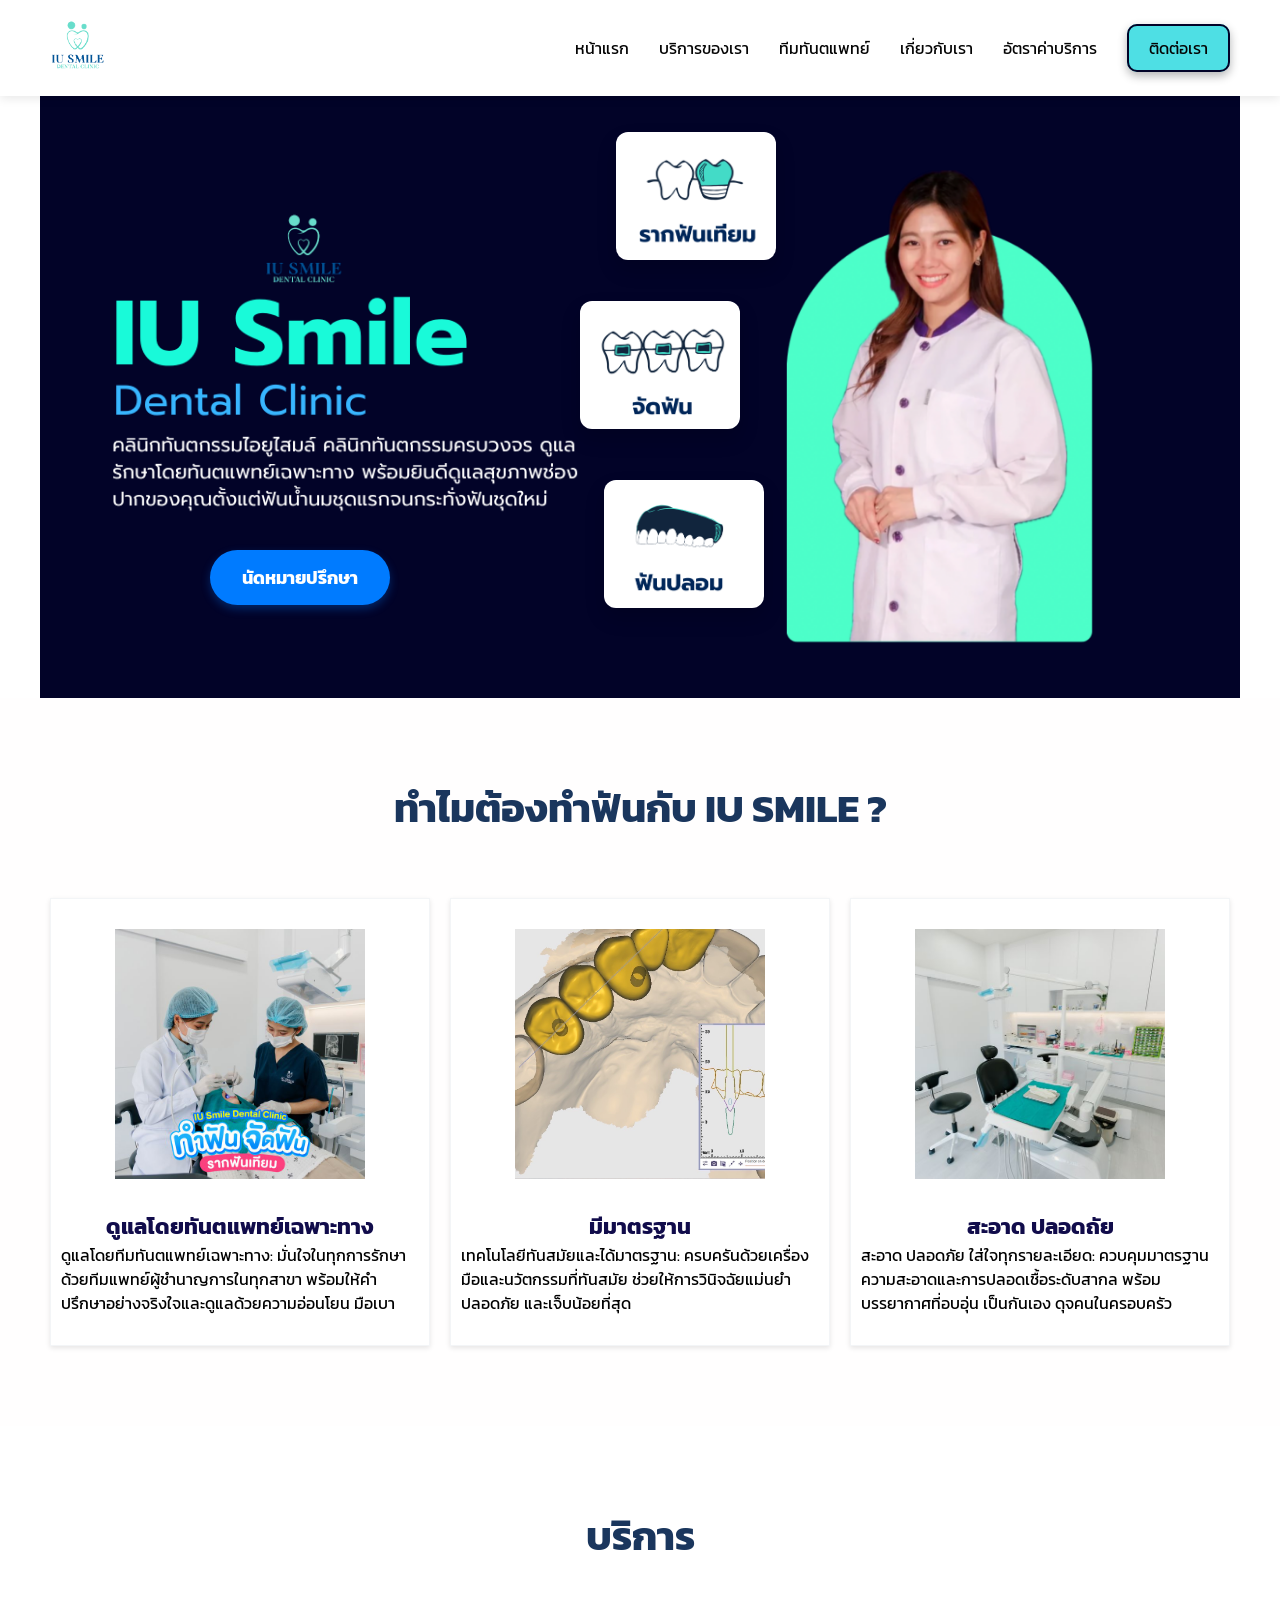
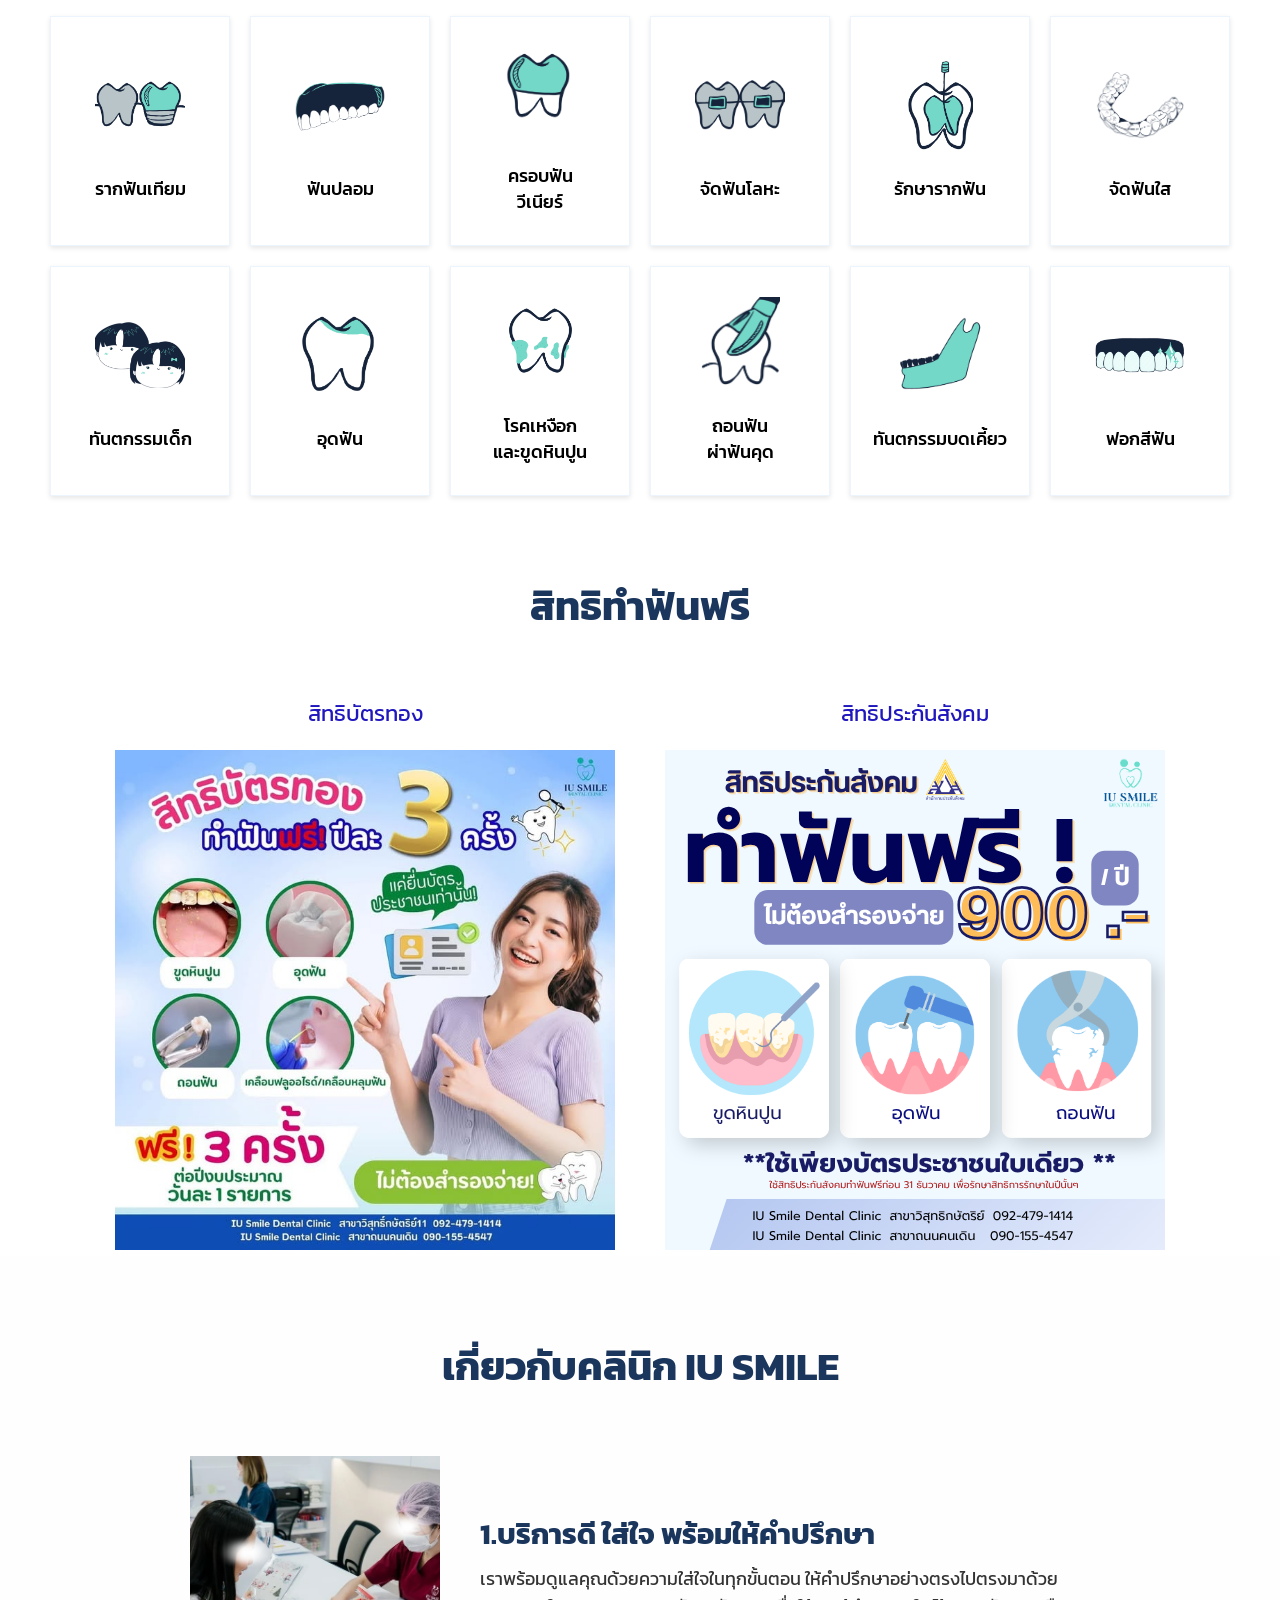
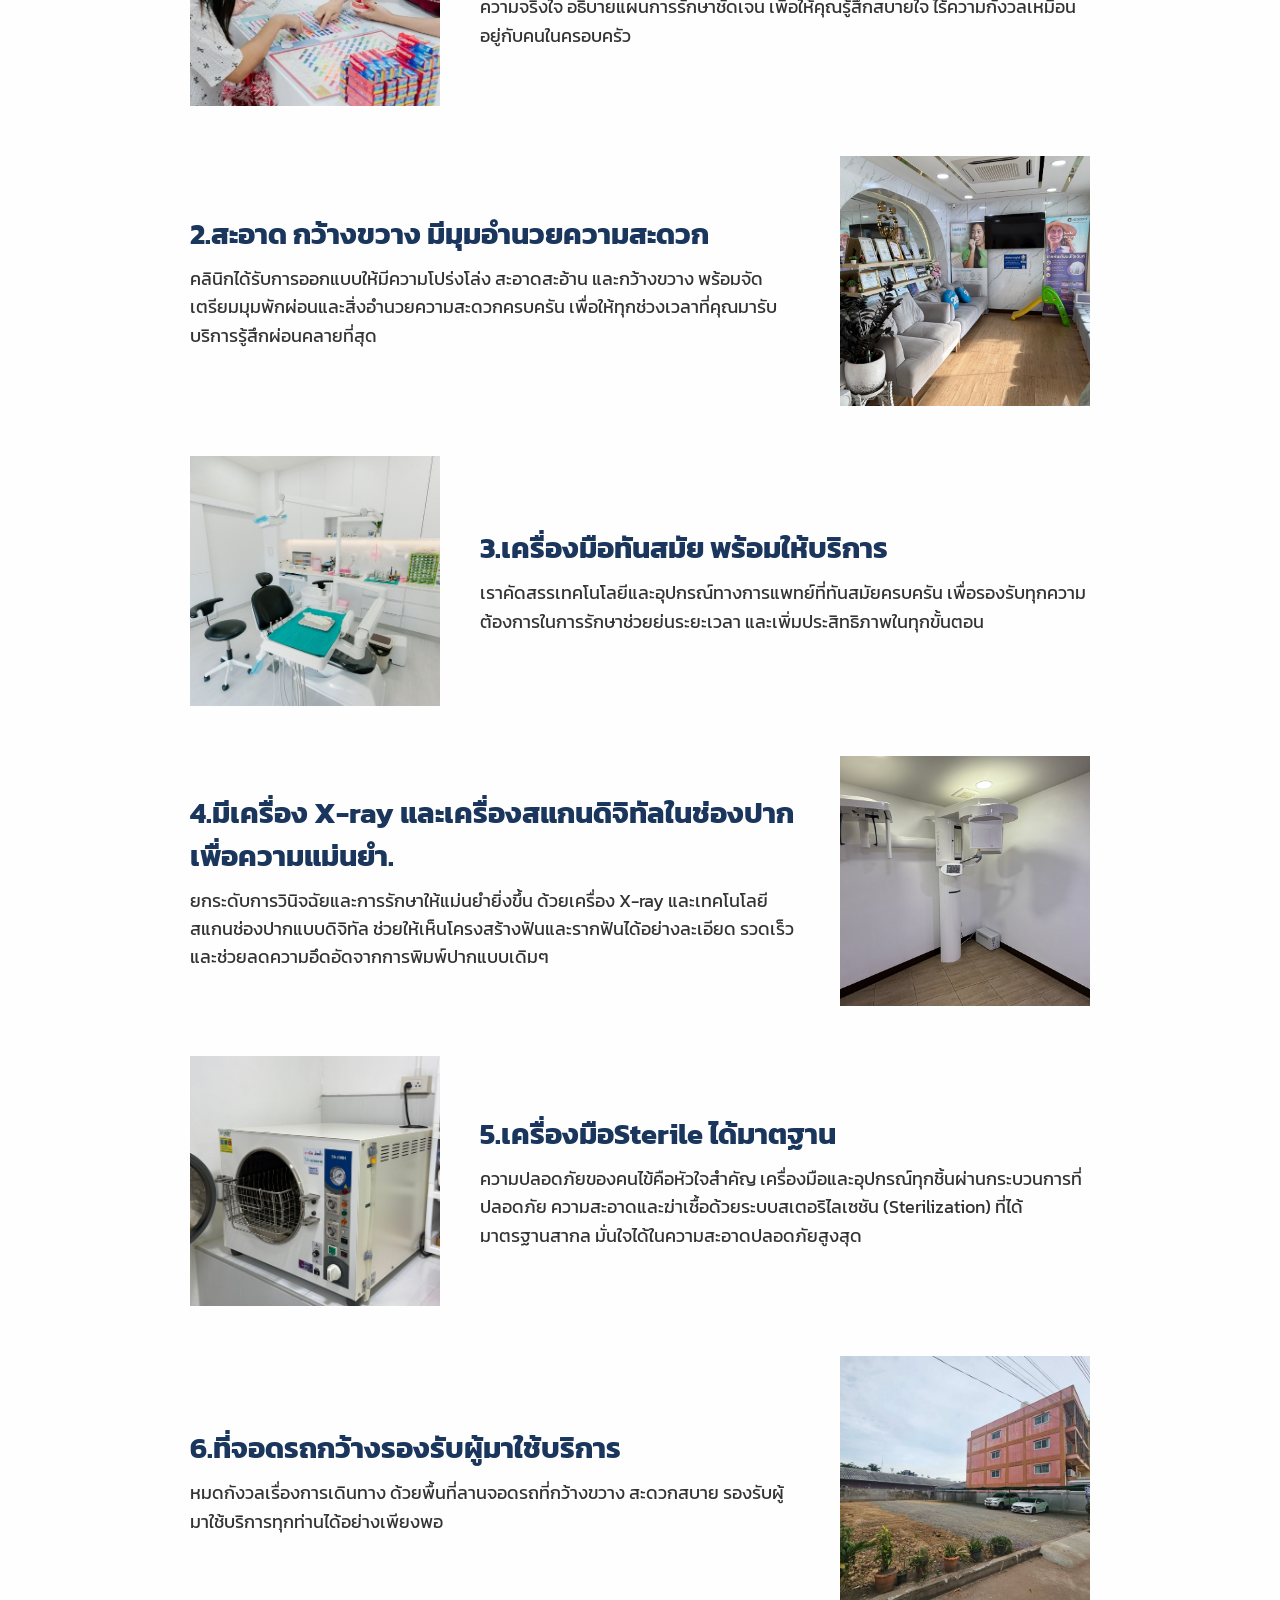
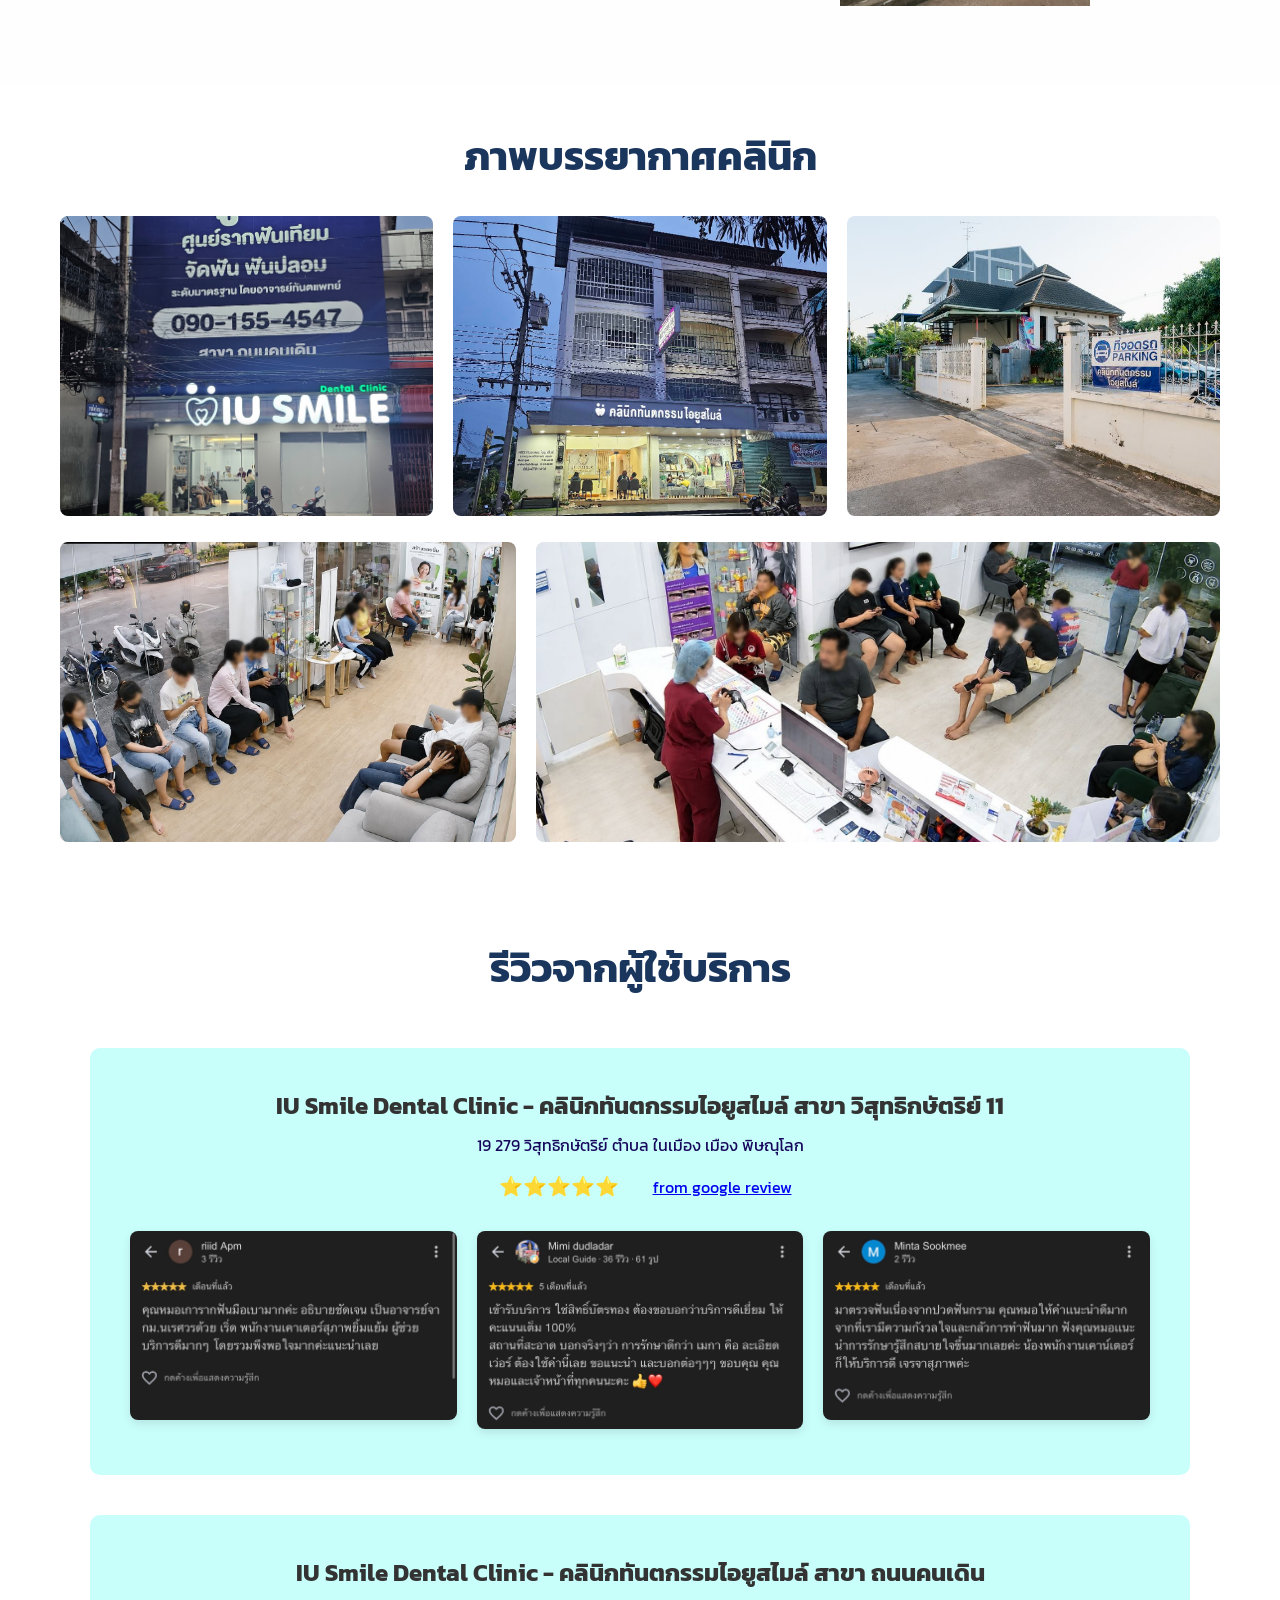
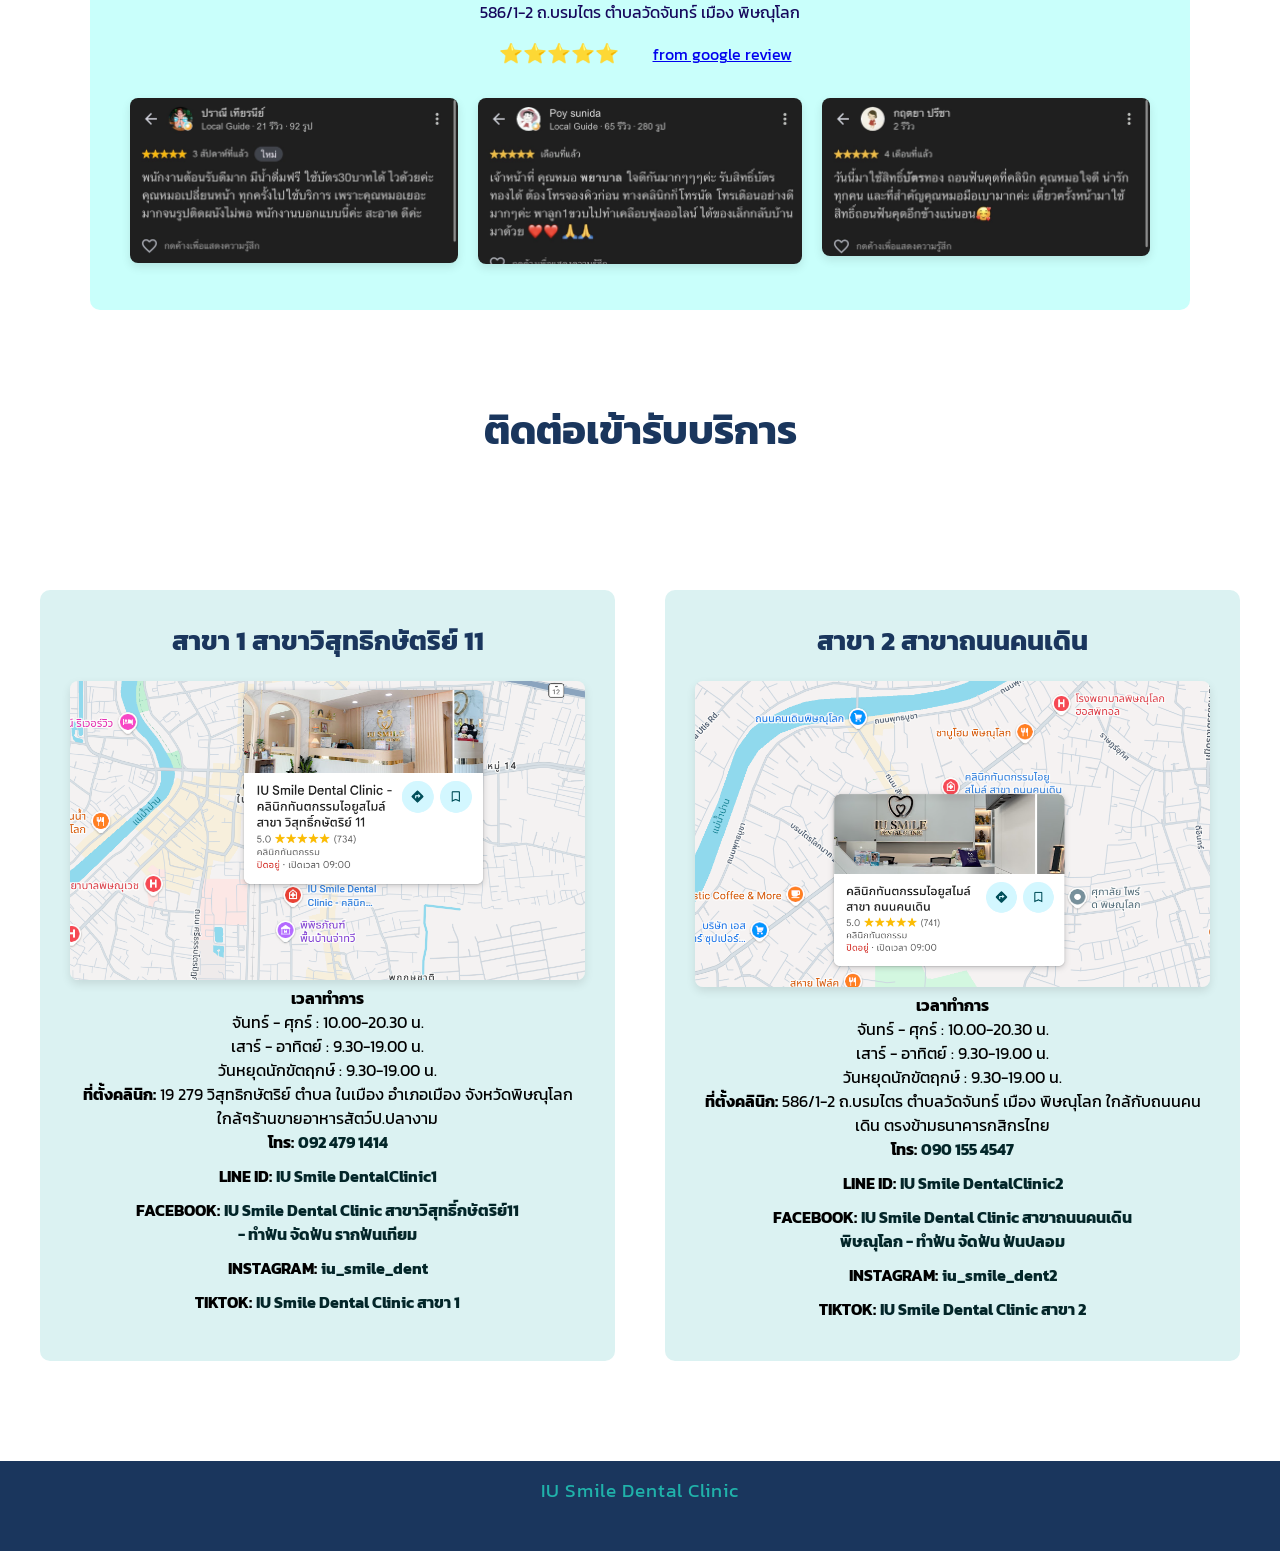
==== commit a97695f4: "Add files via upload" ====
--- a/index.html
+++ b/index.html
@@ -53,15 +53,20 @@
     <section class="hero-section">
         <div class="hero-left">
             <img src="images/banner.png" alt="IU Smile Banner" class="banner-img">
-            <a href="index.html#contact" class="cta-booking-btn"> นัดหมายปรึกษา</a>
-        </div>
+            <a href="index.html#contact" class="cta-booking-btn">นัดหมายปรึกษา</a>
+
+            <div class="hero-cards-group">
+                <img src="images/imp-ele.png" alt="รากฟันเทียม" class="floating-card card-1">
+                <img src="images/braces-ele.png" alt="จัดฟัน" class="floating-card card-2">
+                <img src="images/denture-ele.png" alt="ฟันปลอม" class="floating-card card-3">
+            </div>
+        </div>
+
         <div class="hero-right">
             <img src="images/dr.beau-ele.png" alt="Doctor" class="doctor-img">
-            <img src="images/imp-ele.png" alt="รากฟันเทียม" class="floating-card card-1">
-            <img src="images/braces-ele.png" alt="จัดฟัน" class="floating-card card-2">
-            <img src="images/denture-ele.png" alt="ฟันปลอม" class="floating-card card-3">
-        </div>
-    </section>
+        </div>
+    </section>
+    
     <section class="function-section">
         <h2>ทำไมต้องทำฟันกับ IU SMILE ?</h2>
         <div grid class="function-grid">
--- a/css/style.css
+++ b/css/style.css
@@ -22,19 +22,19 @@
      width: auto;
  }
 
-.menu-toggle {
-    display: none;
-    cursor: pointer;
-    flex-direction:column;
-    gap: 5px;
-}
-
-.menu-toggle .bar {
-    width: 25px;
-    height: 3px;
-    background-color: #05085a;
-    transition: 0.3s ease;
-}
+ .menu-toggle {
+     display: none;
+     cursor: pointer;
+     flex-direction: column;
+     gap: 5px;
+ }
+
+ .menu-toggle .bar {
+     width: 25px;
+     height: 3px;
+     background-color: #05085a;
+     transition: 0.3s ease;
+ }
 
  nav ul {
      list-style: none;
@@ -103,6 +103,7 @@
      display: flex;
      align-items: center;
      justify-content: space-between;
+     position: relative;
      max-width: 1200px;
      margin: 0 auto;
      padding: 40px 20px;
@@ -165,22 +166,23 @@
      width: 160px;
      box-shadow: 0 10px 20px rgba(0, 0, 0, 0.15);
      border-radius: 12px;
+     z-index: 10;
  }
 
  .card-1 {
-     top: 2%;
-     left: 0%;
+     top: 6%;
+     left: 48%;
  }
 
  .card-2 {
-     top: 30%;
-     left: -5%;
+     top: 34%;
+     left: 45%;
 
  }
 
  .card-3 {
-     bottom: 17%;
-     left: -7%;
+     bottom: 15%;
+     left: 47%;
  }
 
  .function-section {
@@ -710,7 +712,7 @@
      margin-bottom: 10px;
  }
 
-    .review2-section {
+ .review2-section {
      padding: 80px 50px;
      align-items: center;
      background-color: #ffffff;
@@ -914,6 +916,10 @@
      margin-top: 0.5px;
  }
 
+ .toggle-dentist-btn {
+     display: none;
+ }
+
  .price-table-section {
      padding: 80px 50px;
      align-items: center;
@@ -1040,68 +1046,94 @@
          overflow-x: hidden !important;
          max-width: 100% !important;
      }
+
      header {
-        display: flex !important;
-        justify-content: space-between !important;
-        align-items: center !important;
-        padding: 15px 20px !important; 
-    }
-    .menu-toggle {
-        display: flex !important;
-        margin-left: auto !important; 
-        margin-right: 10px !important; 
-    }
-    .nav-list {
-        display: none; 
-        flex-direction: column;
-        position: absolute;
-        top: 100%;
-        left: 0;
-        width: 100%;
-        background-color: #ffffff;
-        box-shadow: 0 4px 10px rgba(0, 0, 0, 0.1);
-        padding: 20px 0;
-        text-align: center;
-        gap: 15px;
-        z-index: 1000;
-    }
-    .nav-list.active {
-        display: flex !important;
-    }
+         display: flex !important;
+         justify-content: space-between !important;
+         align-items: center !important;
+         padding: 15px 20px !important;
+     }
+
+     .menu-toggle {
+         display: flex !important;
+         margin-left: auto !important;
+         margin-right: 10px !important;
+     }
+
+     .nav-list {
+         display: none;
+         flex-direction: column;
+         position: absolute;
+         top: 100%;
+         left: 0;
+         width: 100%;
+         background-color: #ffffff;
+         box-shadow: 0 4px 10px rgba(0, 0, 0, 0.1);
+         padding: 20px 0;
+         text-align: center;
+         gap: 15px;
+         z-index: 1000;
+     }
+
+     .nav-list.active {
+         display: flex !important;
+     }
+
      nav ul {
          display: none;
      }
+
      .hero-section {
          flex-direction: row !important;
-         padding: 10px 5px !important;
+         flex-wrap: nowrap !important;
+         padding: 20px 14px !important;
          justify-content: space-between;
-     }
+         align-items: center;
+         gap: 10px;
+     }
+
      .hero-left {
-         flex: 1;
-         padding-right: 5px;
+         flex: 1.25 !important;
+         padding-right: 4px;
+         align-items: center !important;
+         gap: 10px !important;
      }
 
      .hero-right {
-         flex: 1;
-     }
-
-     .hero-left h1,
-     h1 {
-         font-size: 18px !important;
+         flex: 1 !important;
+         display: flex;
+         justify-content: flex-end;
+         align-items: flex-end;
+     }
+
+     .doctor-img {
+         width: 100% !important;
+         height: 100%;
+         max-width: none !important;
      }
 
      .cta-booking-btn {
-         margin-left: 90px !important;
-         font-size: 12px !important;
-         padding: 8px 14px !important;
-     }
-
-     .doctor-img {
-         width: 100% !important;
+         margin-left: 0 !important;
+         margin-top: 6px !important;
+         font-size: 13px !important;
+         padding: 8px 18px !important;
+         width: 90%;
+         text-align: center;
+     }
+
+     .hero-cards-group {
+         width: 100%;
+         display: grid;
+         grid-template-columns: repeat(3, 1fr);
+         gap: 6px;
+         margin-top: 10px;
      }
 
      .floating-card {
-         width: 90px !important;
+         position: static !important;
+         width: 100% !important;
+         height: auto;
+         border-radius: 8px;
      }
 
      .function-section {
@@ -1141,18 +1173,144 @@
          height: 200px !important;
      }
 
+     .services-section {
+         padding: 20px 12px !important;
+         width: 100% !important;
+         box-sizing: border-box;
+     }
+
      .services-grid {
+         display: grid;
          grid-template-columns: repeat(3, 1fr);
-     }
-
+         gap: 10px;
+         width: 100%;
+         max-width: 100%;
+         padding: 0 16px;
+         margin: 0 auto !important;
+         box-sizing: border-box;
+     }
+
+     .service-card {
+         width: 100% !important;
+         height: 100% !important;
+         min-height: 115px;
+         padding: 12px 4px !important;
+         margin: 0 !important;
+         padding: 16px 8px;
+         display: flex;
+         flex-direction: column;
+         align-items: center;
+         justify-content: center;
+         text-align: center;
+         box-sizing: border-box;
+     }
+
+     .service-card img {
+         width: 65%;
+         max-width: 60px;
+         height: auto;
+         margin: 0 auto 10px auto !important;
+         display: block;
+     }
+
+     .service-card h3 {
+         font-size: 13px !important;
+         line-height: 1.3 !important;
+         margin: 0 !important;
+         word-break: keep-all;
+     }
+     .free-dental {
+         padding: 28px 20px !important;
+         width: 100% !important;
+         box-sizing: border-box;
+     }
+     .free-dental h2 {
+         font-size: 1.5rem !important;
+         line-height: 1.3 !important;
+         margin-bottom: 20px !important;
+         text-align: center !important;
+     }
      .free-dental-grid {
-         grid-template-columns: repeat(1, 1fr);
-         flex-direction:column;
-     }
-
+         display: flex !important;
+         flex-direction: column !important;
+         gap: 20px !important;
+         width: 100% !important;
+         max-width: 100% !important;
+         padding: 0 !important;
+         margin: 0 auto !important;
+         box-sizing: border-box;
+     }
+     .free-dental-card {
+         width: 100% !important;
+         max-width: 100% !important;
+         height: auto !important;
+         margin: 0 auto !important;
+         padding: 0 !important;
+         border-radius: 18px !important;
+         overflow: hidden !important;
+         box-shadow: 0 6px 18px rgba(0, 0, 0, 0.08) !important;
+         box-sizing: border-box;
+     }
      .free-dental-card img {
+         width: 100% !important;
          max-width: 100% !important;
          height: auto !important;
+         display: block !important;
+         border-radius: 18px !important;
+     }
+
+     .about-section {
+         padding: 24px 16px !important;
+         width: 100% !important;
+         box-sizing: border-box;
+     }
+
+     .about-container {
+         display: flex !important;
+         flex-direction: column !important;
+         gap: 24px !important;
+         width: 100% !important;
+     }
+
+     .about-card {
+         display: flex !important;
+         flex-direction: column !important;
+         align-items: center !important;
+         gap: 14px !important;
+         width: 100% !important;
+         padding: 16px !important;
+         margin: 0 !important;
+         box-sizing: border-box;
+     }
+
+     .about-card img {
+         width: 100% !important;
+         max-width: 100% !important;
+         height: auto !important;
+         margin: 0 !important;
+         border-radius: 12px;
+         display: block;
+     }
+
+     .about-text {
+         width: 100% !important;
+         max-width: 100% !important;
+         margin: 0 !important;
+         padding: 0 !important;
+         text-align: left !important;
+         box-sizing: border-box;
+     }
+
+     .about-text h3 {
+         font-size: 1.25rem !important;
+         line-height: 1.4 !important;
+         margin-bottom: 8px !important;
+     }
+
+     .about-text p {
+         font-size: 0.95rem !important;
+         line-height: 1.6 !important;
+         margin: 0 !important;
      }
 
      .about-gallery {
@@ -1194,80 +1352,518 @@
          height: auto;
      }
 
+     .contact-section {
+         padding: 24px 16px !important;
+         width: 100% !important;
+         box-sizing: border-box;
+     }
+
      .contact-grid {
-         flex-direction: row;
-         display: flex;
+         display: grid !important;
+         grid-template-columns: 1fr !important;
+         gap: 20px !important;
+         width: 100% !important;
+         margin: 0 auto !important;
+         padding: 0 !important;
+         box-sizing: border-box;
+     }
+
+     .contact-branch {
+         width: 100% !important;
+         max-width: 100% !important;
+         min-width: 0 !important;
+         padding: 18px 14px !important;
+         margin: 0 !important;
+         box-sizing: border-box;
+         overflow: hidden;
+     }
+
+     .contact-branch h3 {
+         font-size: 1.5rem !important;
+         line-height: 1.4 !important;
+         margin-left: 0 !important;
+         margin-bottom: 12px !important;
+         text-align: center !important;
+         word-wrap: break-word;
+     }
+
+     .map-image {
+         width: 100% !important;
+         max-width: 100% !important;
+         height: auto !important;
+         display: block;
+         margin: 0 auto 14px auto !important;
+         border-radius: 10px;
+     }
+
+     .contact-info {
+         width: 100% !important;
+         font-size: 0.9rem !important;
+         line-height: 1.5 !important;
+         text-align: left !important;
+     }
+
+     .contact-info p {
+         margin-bottom: 6px !important;
+         word-wrap: break-word;
+     }
+
+     .pocess-imp-section {
+         padding: 24px 16px !important;
+         width: 100% !important;
+         box-sizing: border-box;
+     }
+
+     .pocess-imp-section h2 {
+         font-size: 1.5rem !important;
+         /* ปรับขนาดให้กำลังสวย อ่านง่าย */
+         line-height: 1.3 !important;
+         margin-bottom: 16px !important;
+         text-align: center !important;
+     }
+
+     .pocess-imp-container {
+         display: flex !important;
+         flex-direction: column !important;
+         gap: 16px !important;
+         width: 100% !important;
+         padding: 0 !important;
+         margin: 0 auto !important;
+         box-sizing: border-box;
+     }
+
+     .pocess-imp-text {
+         width: 100% !important;
+         max-width: 100% !important;
+         padding: 18px 16px !important;
+         margin: 0 !important;
+         box-sizing: border-box;
+     }
+
+     .pocess-imp-text h3 {
+         font-size: 1.15rem !important;
+         line-height: 1.4 !important;
+         margin-bottom: 8px !important;
+     }
+
+     .pocess-imp-text p {
+         font-size: 0.9rem !important;
+         line-height: 1.6 !important;
+         margin: 0 !important;
+     }
+
+     .review2-section {
+         padding: 24px 16px !important;
+         width: 100% !important;
+         box-sizing: border-box;
+     }
+
+     .review2-section h2 {
+         font-size: 1.5rem !important;
+         line-height: 1.3 !important;
+         margin-bottom: 16px !important;
+         text-align: center !important;
+     }
+
+     .review2-grid {
+         display: grid !important;
+         grid-template-columns: repeat(2, minmax(0, 1fr)) !important;
+         gap: 10px !important;
+         width: 100% !important;
+         padding: 0 !important;
+         margin: 0 auto !important;
+         box-sizing: border-box;
+     }
+
+     .review2-crad {
+         width: 100% !important;
+         max-width: 100% !important;
+         height: auto !important;
+         margin: 0 !important;
+         padding: 0 !important;
+         overflow: hidden;
+         border-radius: 10px;
+         box-sizing: border-box;
+     }
+
+     .review2-crad img {
+         width: 100% !important;
+         max-width: 100% !important;
+         height: auto !important;
+         object-fit: contain !important;
+         display: block;
+     }
+
+     .promotionimp-section {
+         padding: 24px 16px !important;
+         width: 100% !important;
+         box-sizing: border-box;
+     }
+
+
+     .promotionimp-section h2 {
+         font-size: 1.5rem !important;
+         line-height: 1.3 !important;
+         margin-bottom: 16px !important;
+         text-align: center !important;
+     }
+
+     .promotionimp-card {
+         width: 100% !important;
+         max-width: 100% !important;
+         height: auto !important;
+         margin: 0 auto !important;
+         padding: 0 !important;
+         overflow: hidden;
+         border-radius: 12px;
+         box-sizing: border-box;
+     }
+
+     .promotionimp-card img {
+         width: 100% !important;
+         max-width: 100% !important;
+         height: auto !important;
+         display: block;
+         margin: 0 auto !important;
+     }
+
+     .booking-section {
+         padding: 24px 12px !important;
+         width: 100% !important;
+         box-sizing: border-box;
+     }
+
+     .booking-section h2 {
+         font-size: 1.4rem !important;
+         line-height: 1.3 !important;
+         margin-bottom: 16px !important;
+         text-align: center !important;
+     }
+
+     .branch-card {
+         display: flex !important;
+         flex-direction: row !important;
+         /* คงการจัดวางซ้าย-ขวาเหมือน Desktop */
+         align-items: center !important;
+         justify-content: space-between !important;
+         gap: 10px !important;
+         width: 100% !important;
+         max-width: 100% !important;
+         padding: 14px 12px !important;
+         margin-bottom: 12px !important;
+         border-radius: 10px !important;
+         box-sizing: border-box;
+     }
+
+     .branch-name {
+         flex: 1 !important;
+         min-width: 0;
+         margin: 0 !important;
+         padding: 0 !important;
+     }
+
+     .branch-name h3 {
+         font-size: 0.9rem !important;
+         line-height: 1.3 !important;
+         margin: 0 !important;
+         word-break: keep-all;
+     }
+
+     .branch-contact {
+         flex: 1.8 !important;
+         min-width: 0;
+         margin: 0 !important;
+         padding: 0 !important;
+     }
+
+     .branch-contact p {
+         font-size: 0.75rem !important;
+         line-height: 1.45 !important;
+         margin-bottom: 4px !important;
+         word-wrap: break-word;
+     }
+
+     .branch-contact p:last-child {
+         margin-bottom: 0 !important;
+     }
+
+     .dentist-section {
+         padding: 24px 12px !important;
+         width: 100% !important;
+         box-sizing: border-box;
+     }
+
+     .dentist-section h2 {
+         font-size: 1.5rem !important;
+         line-height: 1.3 !important;
+         margin-bottom: 16px !important;
+         text-align: center !important;
+     }
+
+     .dentist-grid {
+         display: grid !important;
+         grid-template-columns: repeat(2, minmax(0, 1fr)) !important;
+         align-items: start !important;
+         gap: 10px !important;
+         width: 100% !important;
+         padding: 0 !important;
+         margin: 0 auto !important;
+         box-sizing: border-box;
+     }
+
+     .dentist-card {
+         width: 100% !important;
+         max-width: 100% !important;
+         min-width: 0 !important;
+         height: auto !important;
+         min-height: 0 !important;
+         padding: 10px !important;
+         margin: 0 !important;
+         display: flex !important;
+         flex-direction: column !important;
+         justify-content: flex-start !important;
+         box-sizing: border-box;
+     }
+
+     .dentist-image {
+         width: 100% !important;
+         position: relative;
+     }
+
+     .dentist-image img {
+         width: 100% !important;
+         height: auto !important;
+         display: block;
+     }
+
+     .image-label {
+         font-size: 0.65rem !important;
+         line-height: 1.2 !important;
+         padding: 4px 6px !important;
+         right: 4px !important;
+         bottom: 4px !important;
+         max-width: 90%;
+     }
+
+     .dentist-name {
+         display: block !important;
+         position: static !important;
+         font-size: 0.85rem !important;
+         line-height: 1.35 !important;
+         color: #020328 !important;
+         margin: 4px 0 8px 0 !important;
+         text-align: center !important;
+     }
+
+     .dentist-info {
+         width: 100% !important;
+         height: auto !important;
+         padding: 8px 0 0 0 !important;
+         margin: 0 !important;
+         display: flex !important;
+         flex-direction: column !important;
+         align-items: center !important;
+     }
+
+     .dentist-details {
+         display: none !important;
+         text-align: left;
+         margin-top: 6px;
+         border-top: 1px solid #eee;
+         padding-top: 6px;
+         width: 100%;
+     }
+
+     .dentist-details.show {
+         display: block !important;
+     }
+
+     .dentist-in {
+         font-size: 0.78rem !important;
+         margin: 4px 0 2px 0 !important;
+     }
+
+     .dent-in {
+         font-size: 0.72rem !important;
+         line-height: 1.4 !important;
+         margin: 0 0 6px 0 !important;
+     }
+
+     .toggle-dentist-btn {
+         display: block !important;
+         width: 100%;
+         margin-top: 8px;
+         padding: 6px 8px;
+         background-color: #007bff;
+         color: #ffffff;
+         border: none;
+         border-radius: 20px;
+         font-size: 0.75rem;
+         font-weight: bold;
+         cursor: pointer;
+     }
+
+     .o-ring-grid {
+         grid-template-columns: repeat(1, 1fr);
          gap: 20px;
-     }
-     .review2-grid {
-         grid-template-columns: repeat(2, 1fr);
+         max-width: 1200px;
          margin: 0 auto;
      }
-     .features-
-     .promotionimp-card img {
-         width: 100% !important;
+
+     .crown-section {
+         padding: 24px 16px !important;
+         width: 100% !important;
+         box-sizing: border-box;
+     }
+
+     .crown-section h2 {
+         font-size: 1.5rem !important;
+         line-height: 1.3 !important;
+         margin-bottom: 12px !important;
+         text-align: center !important;
+     }
+
+     .crown-section p {
+         font-size: 0.9rem !important;
+         line-height: 1.6 !important;
+         width: 100% !important;
+         max-width: 100% !important;
+         margin: 0 auto 16px auto !important;
+         padding: 0 !important;
+         box-sizing: border-box;
+     }
+
+     .crown-grid {
+         display: grid !important;
+         grid-template-columns: repeat(3, minmax(0, 1fr)) !important;
+         /* แบ่ง 3 ช่องเท่ากันพอดีจอมือถือ */
+         gap: 8px !important;
+         width: 100% !important;
+         max-width: 100% !important;
+         margin: 0 auto !important;
+         padding: 0 !important;
+         box-sizing: border-box;
+     }
+
+     .crown-grid img {
+         width: 100% !important;
+         max-width: 100% !important;
          height: auto !important;
-     }
-     .booking-section {
-         padding: 40px 20px;
-     }
-     .dentist-grid {
-     grid-template-columns: repeat(2, 1fr);
-     gap: 20px;
-     max-width: 1200px;
-     margin: 0 auto;
-     margin-top: 50px;
-    }
-    .price-table {
-        width: 100%;
-        max-width: 100%;
-        margin: 0 auto;
-        border-collapse: collapse;
-        margin-top: 20px;
-    }
-    .o-ring-grid {
-        grid-template-columns: repeat(1, 1fr);
-        gap: 20px;
-        max-width: 1200px;
-        margin: 0 auto;
-    }
-  .crown-grid {
-     flex-direction: row;
-     display: flex;
-     grid-template-rows: repeat(3, 1fr);
-     align-items: start;
-     margin: 1px;
-
-    }
-   .crown-grid img {
-     width: 200px !important;
-     height: 200px !important;
-     margin-top:20px;
-   }
-   .crown-section p {
-     text-align: start !important;
-     font-size: 1.2rem !important;
-     margin-top: 10px !important;
-   }
-
-.feature-card{
-    display: flex !important;
-    flex-direction: row !important;
-    align-items: center !important;
-    gap: 10px !important;          
-    padding: 5px !important;
-}
-.feature img {
-    width: 70% !important;   
-    height: auto !important;
-}
-.feature h3, .feature h2 {
-    font-size: 1.2rem!important;  
-}
-.feature h4 {
-    font-size: 1.1rem!important;
-}
-.feature-text p {
-    font-size: 1.0rem!important;  
-}
-} +         aspect-ratio: 1 / 1;
+         object-fit: cover !important;
+         display: block;
+         margin: 0 !important;
+         border-radius: 8px;
+     }
+
+     .feature-section {
+         padding: 24px 16px !important;
+         width: 100% !important;
+         box-sizing: border-box;
+     }
+
+     .feature-section h2 {
+         font-size: 1.5rem !important;
+         line-height: 1.3 !important;
+         margin-bottom: 20px !important;
+         text-align: center !important;
+     }
+
+     .feature-container {
+         display: flex !important;
+         flex-direction: column !important;
+         gap: 24px !important;
+         width: 100% !important;
+         padding: 0 !important;
+         margin: 0 auto !important;
+         box-sizing: border-box;
+     }
+
+     .feature-card {
+         display: flex !important;
+         flex-direction: column !important;
+         align-items: center !important;
+         gap: 12px !important;
+         width: 100% !important;
+         max-width: 100% !important;
+         margin: 0 !important;
+         padding: 0 !important;
+         box-sizing: border-box;
+     }
+
+     .feature-card img {
+         width: 100% !important;
+         max-width: 100% !important;
+         height: auto !important;
+         border-radius: 12px !important;
+         display: block;
+         margin: 0 !important;
+     }
+
+     .feature-text {
+         width: 100% !important;
+         max-width: 100% !important;
+         padding: 0 4px !important;
+         margin: 0 !important;
+         text-align: left !important;
+         box-sizing: border-box;
+     }
+
+     .feature-text h3 {
+         font-size: 1.15rem !important;
+         line-height: 1.4 !important;
+         margin-bottom: 6px !important;
+     }
+
+     .feature-text p {
+         font-size: 0.9rem !important;
+         line-height: 1.6 !important;
+         margin: 0 !important;
+     }
+
+     .price-table-section {
+         padding: 24px 16px !important;
+         width: 100% !important;
+         box-sizing: border-box;
+     }
+
+     .price-h2 {
+         font-size: 1.5rem !important;
+         line-height: 1.3 !important;
+         margin: 0 0 16px 0 !important;
+         text-align: center !important;
+     }
+
+     .price-h3 {
+         font-size: 1.15rem !important;
+         line-height: 1.4 !important;
+         width: 100% !important;
+         max-width: 100% !important;
+         margin: 20px 0 10px 0 !important;
+         padding: 0 !important;
+         text-align: left !important;
+         box-sizing: border-box;
+     }
+
+     .price-table {
+         width: 100% !important;
+         max-width: 100% !important;
+         margin: 0 auto 24px auto !important;
+         border-collapse: collapse;
+         box-sizing: border-box;
+     }
+
+     .price-table th,
+     .price-table td {
+         font-size: 0.85rem !important;
+         line-height: 1.4 !important;
+         padding: 10px 8px !important;
+     }
+
+     .price-table th:last-child,
+     .price-table td:last-child {
+         width: 30% !important;
+         text-align: center !important;
+         white-space: nowrap;
+     }
+ }
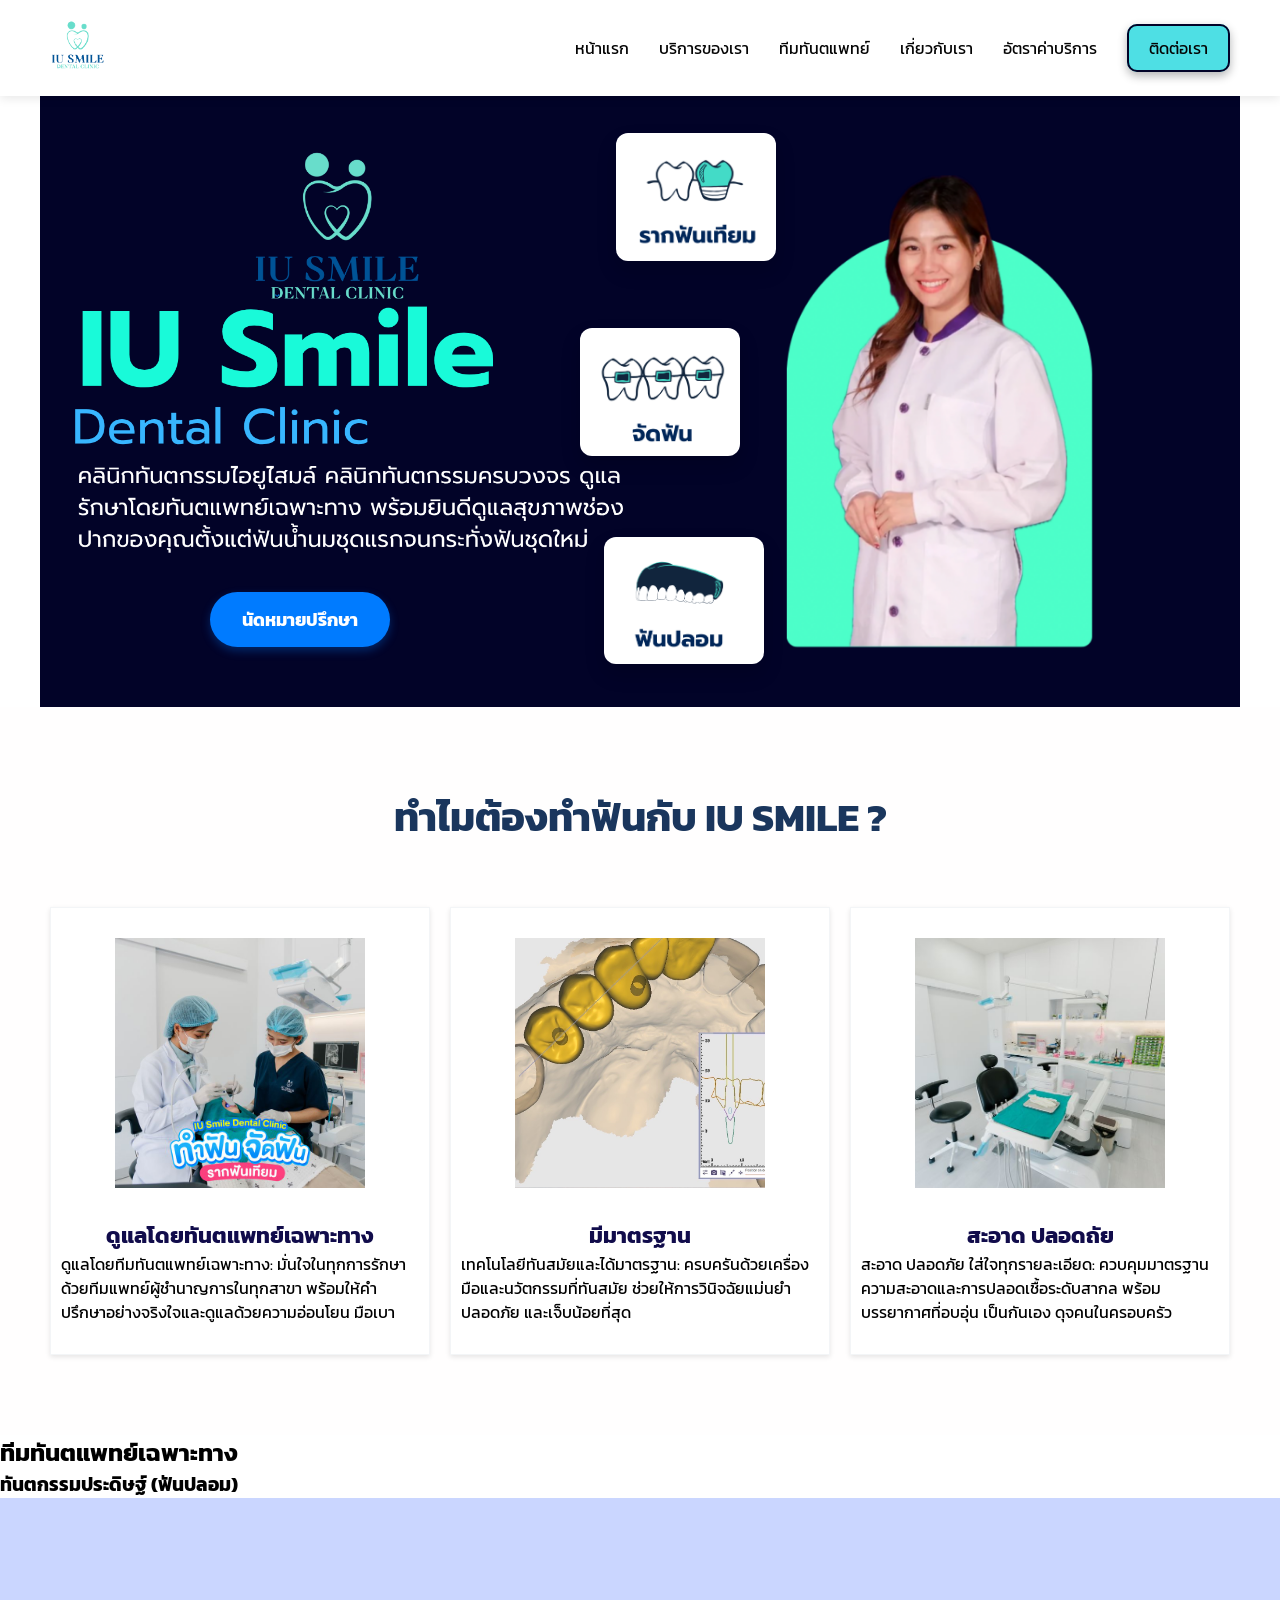
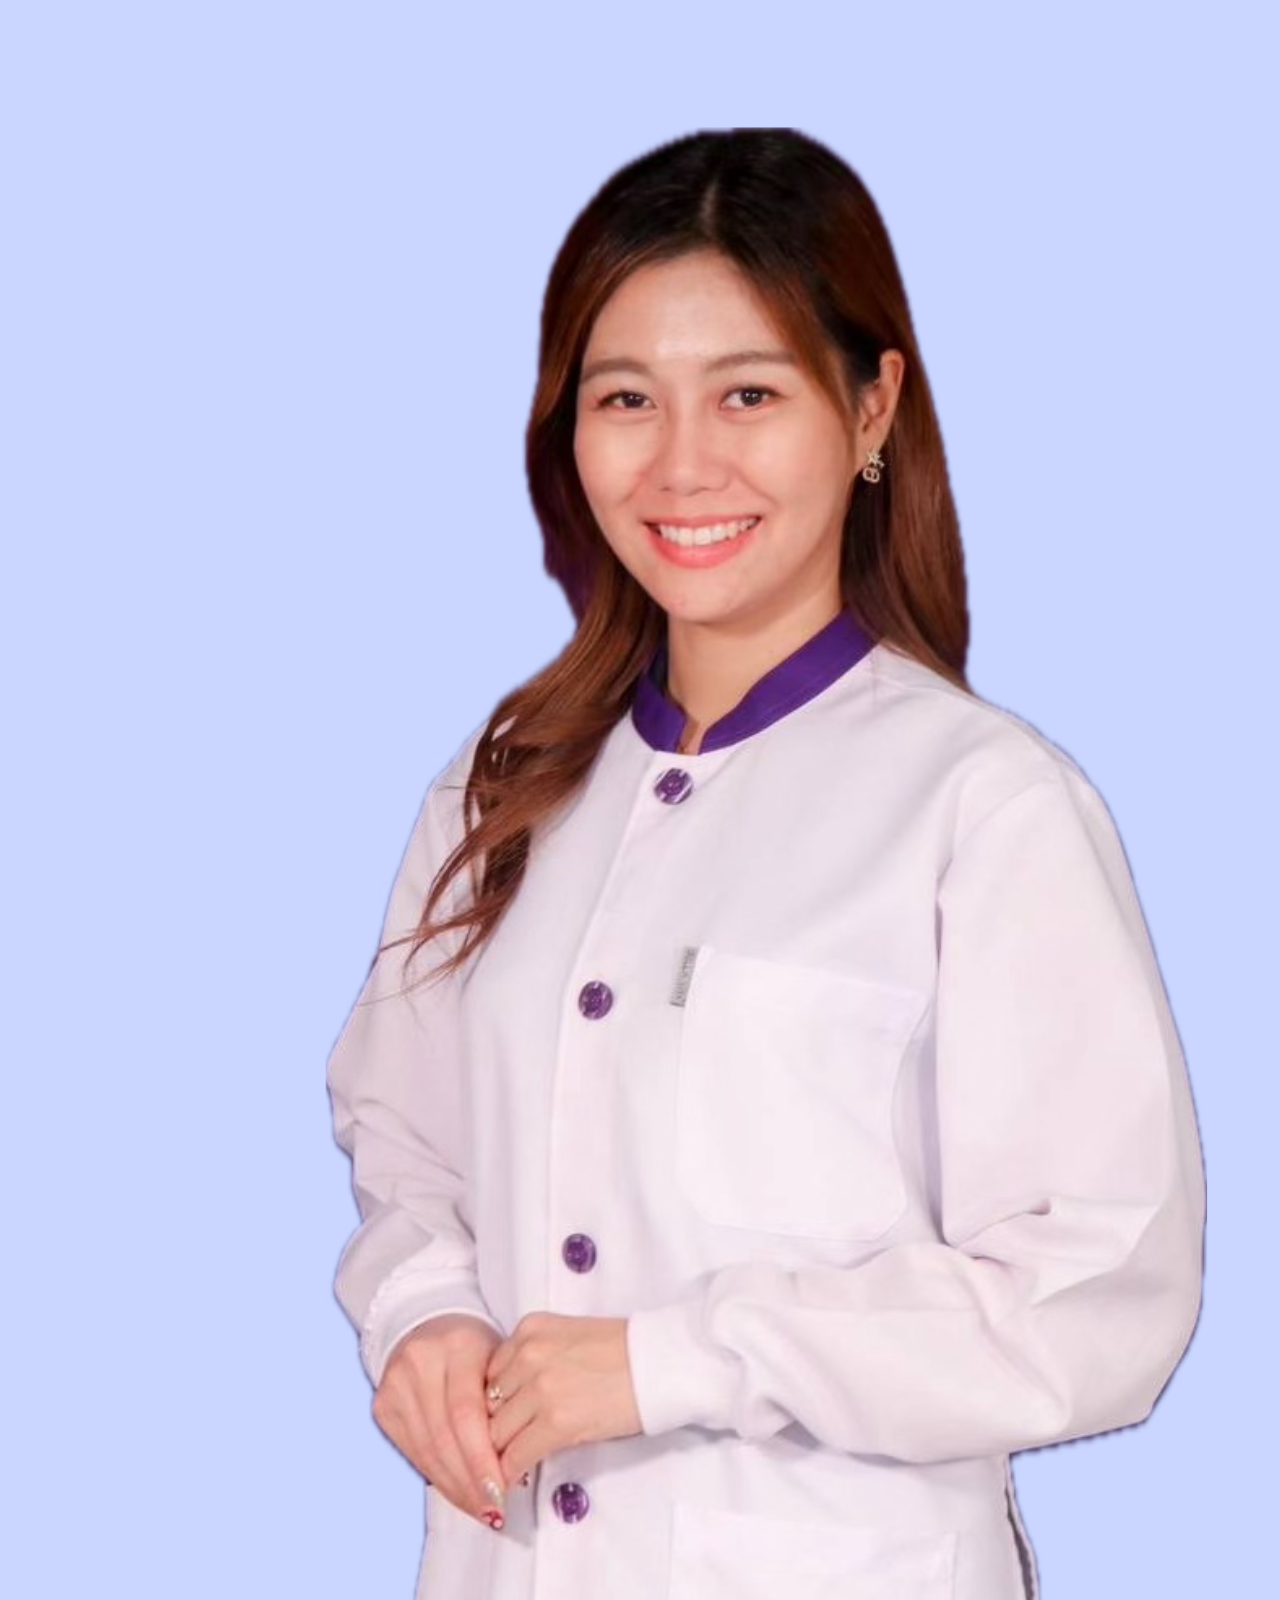
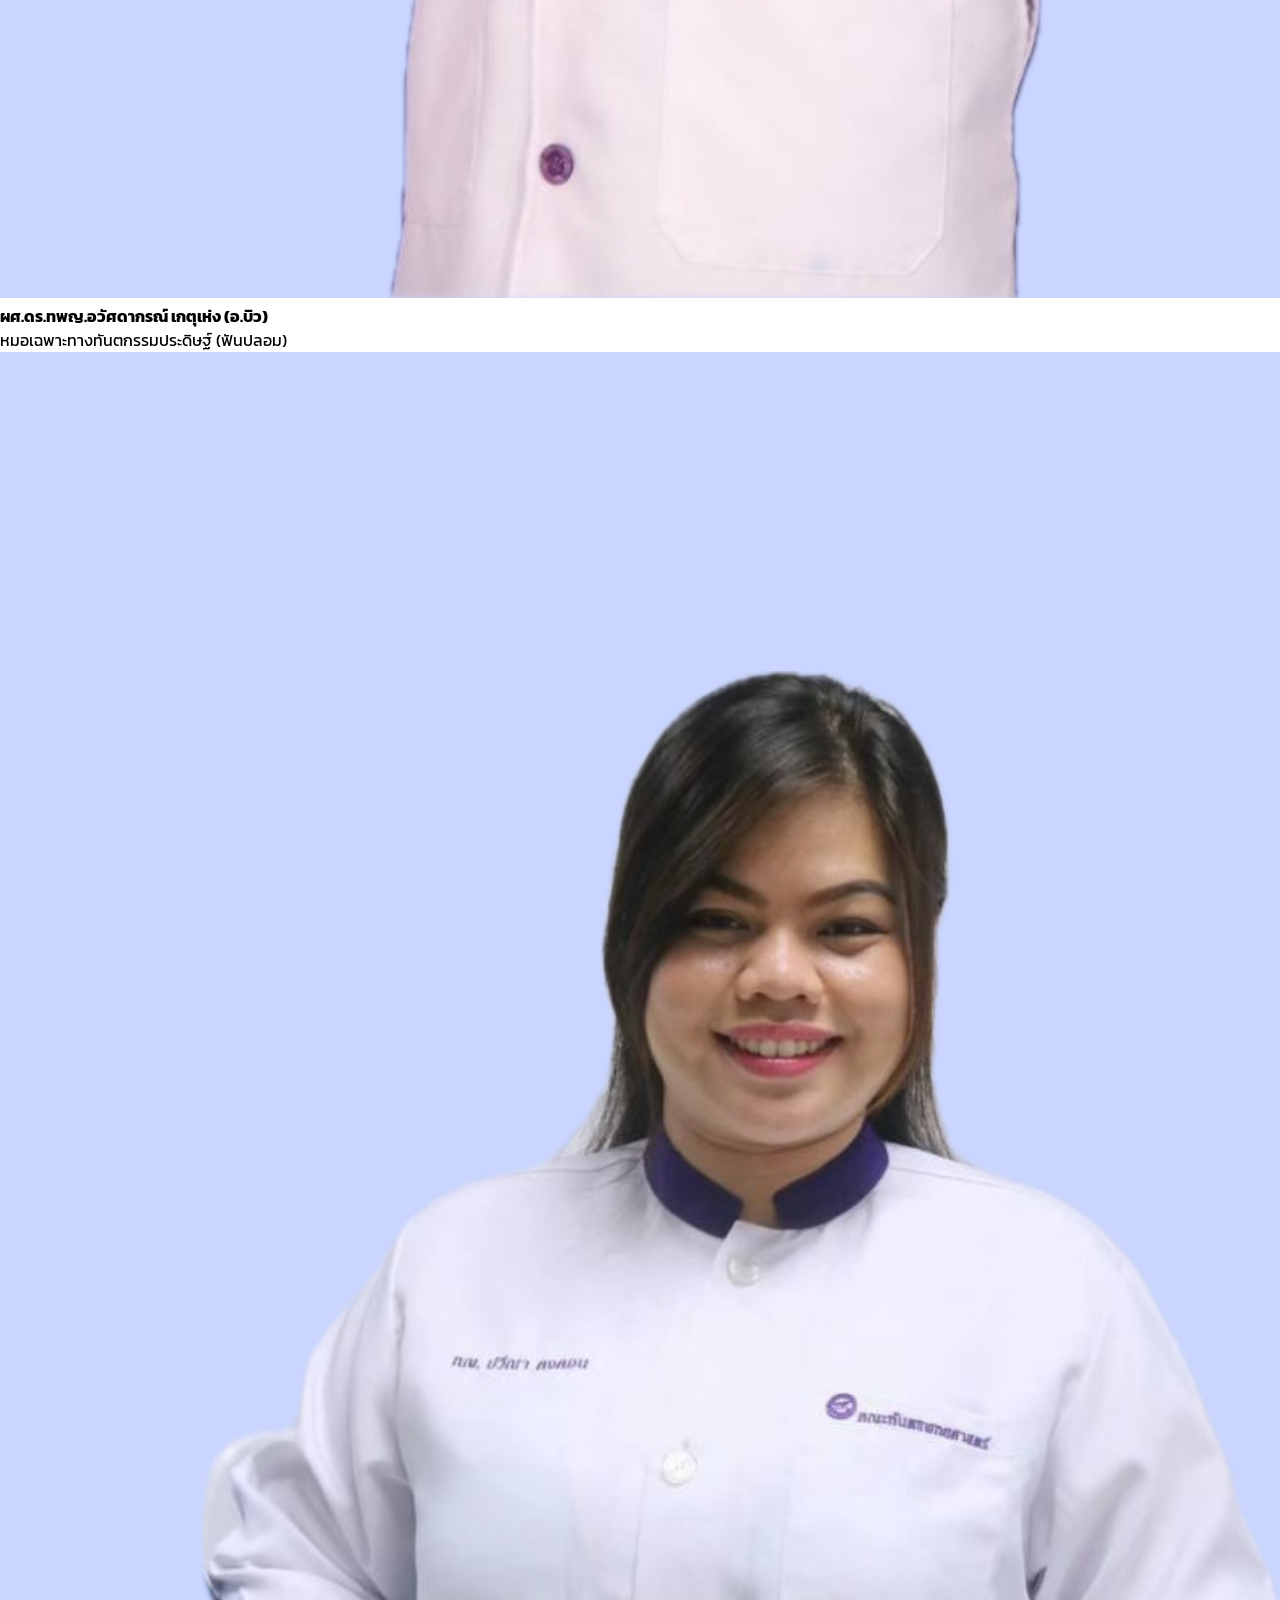
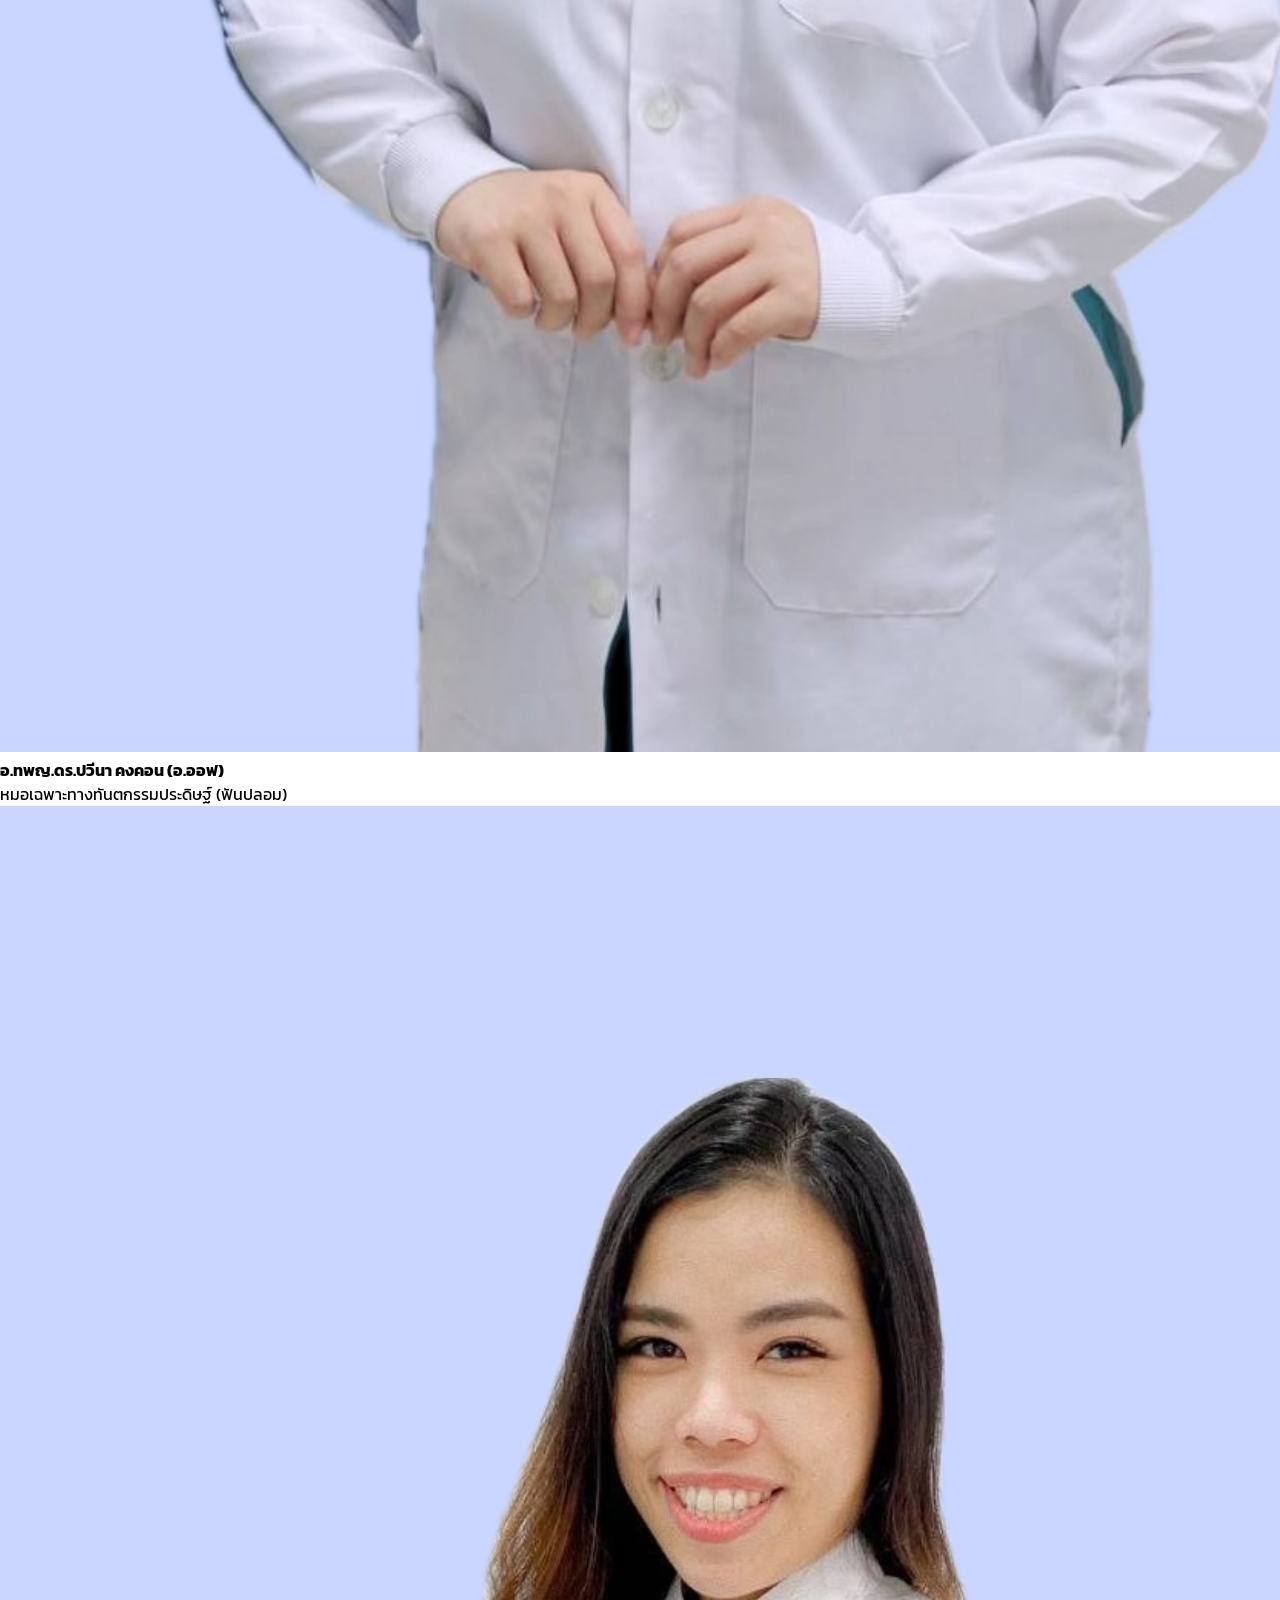
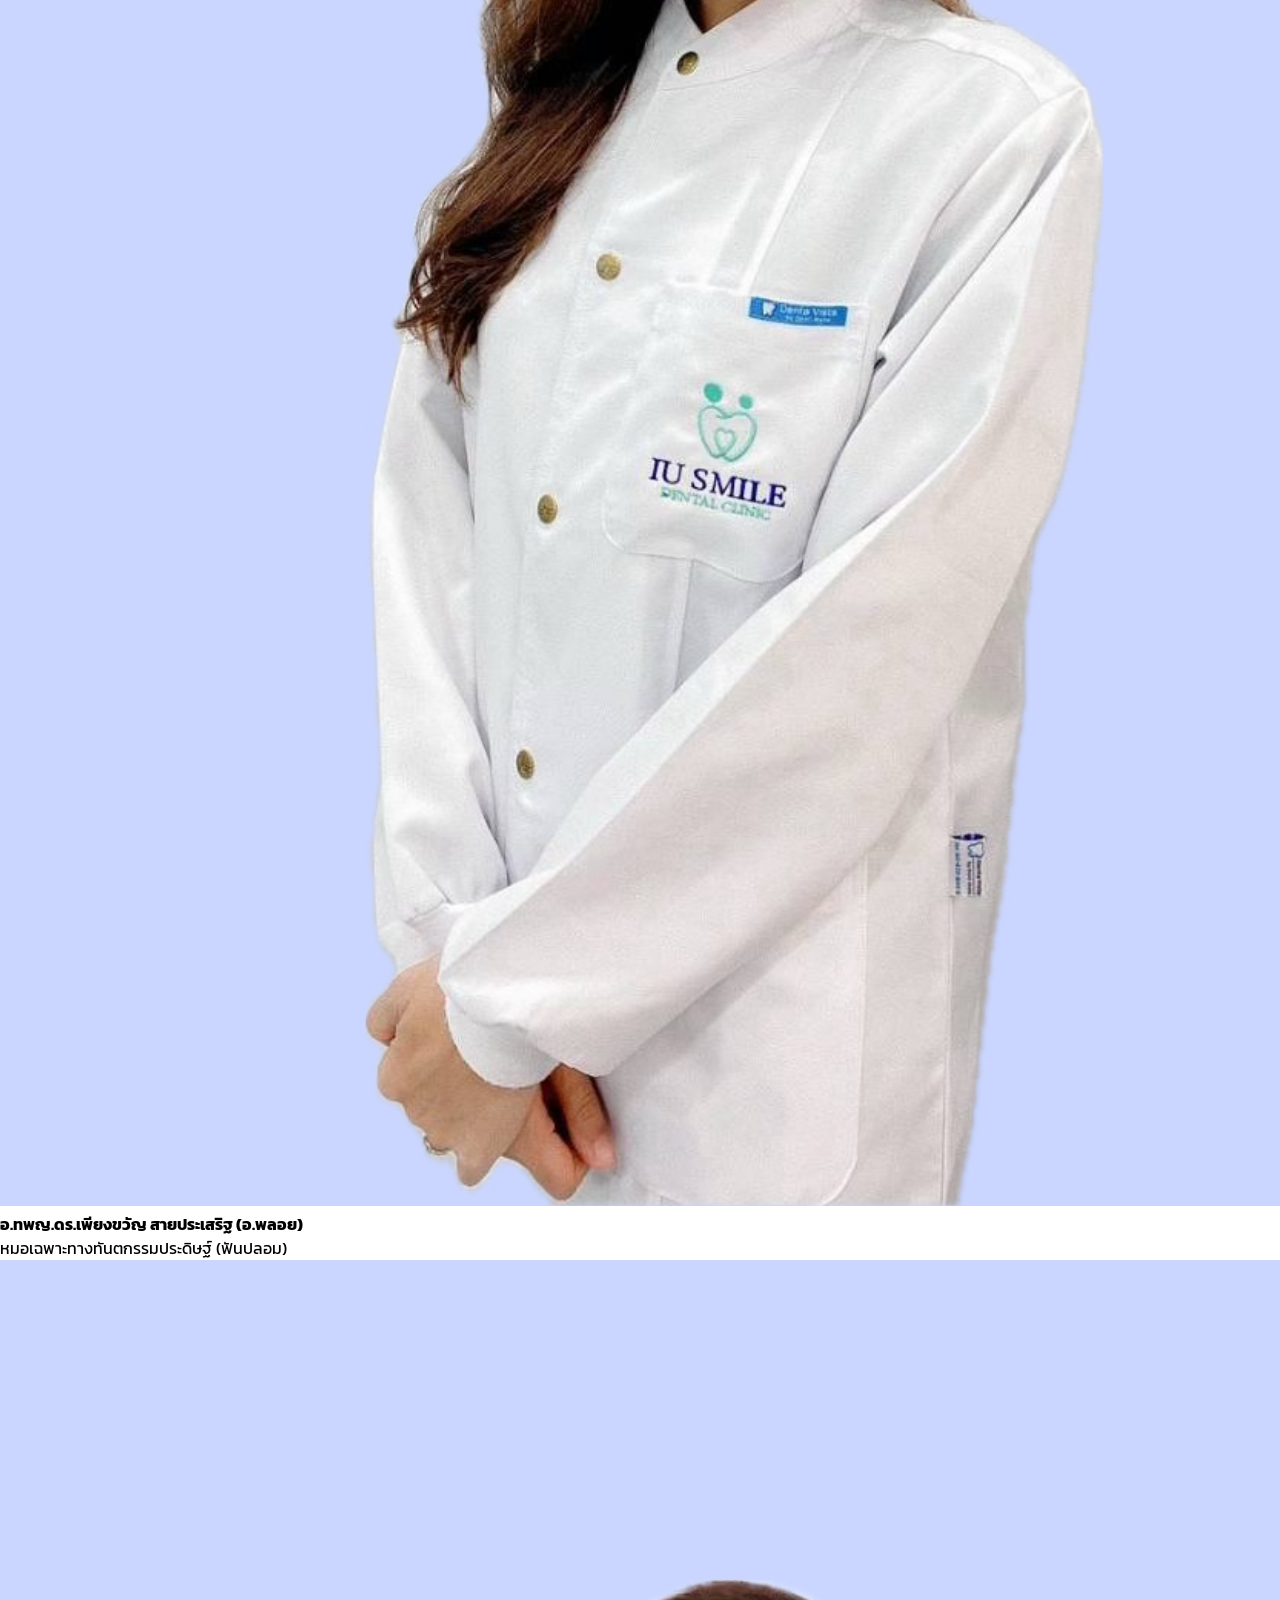
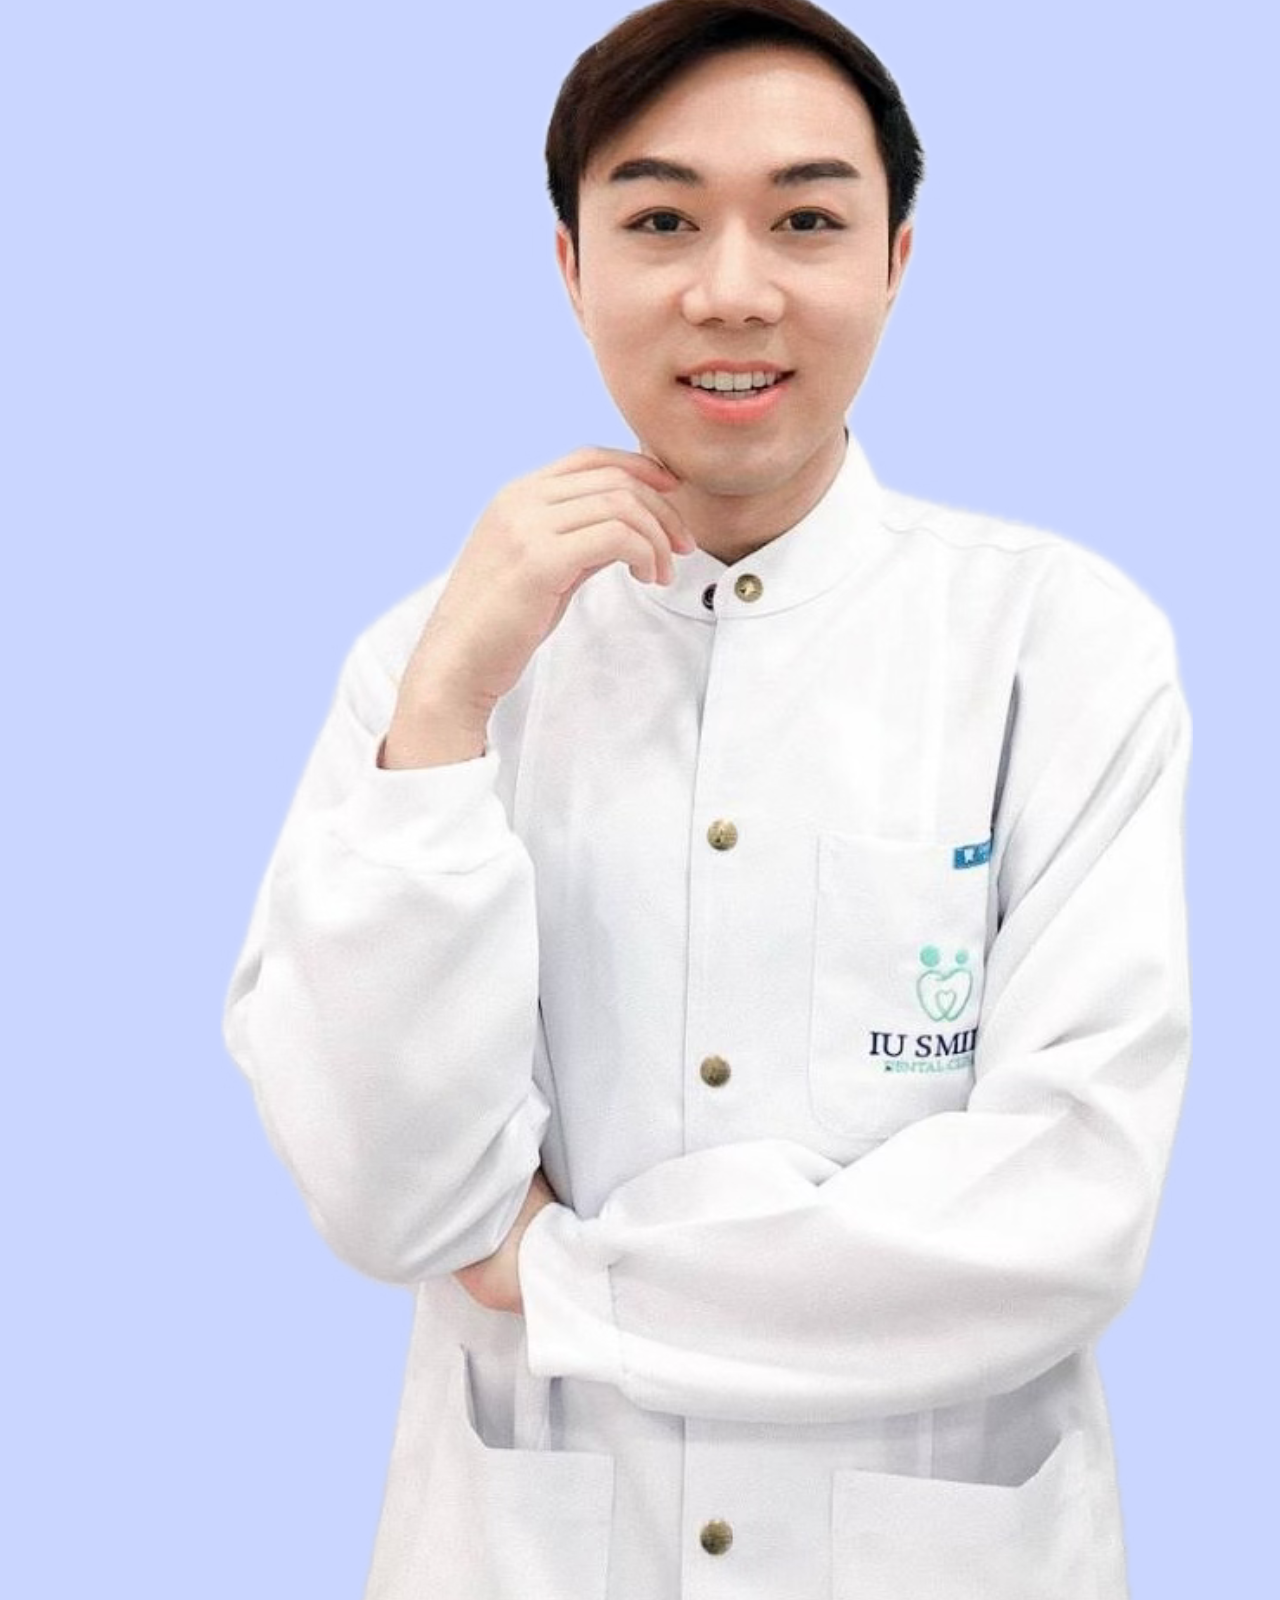
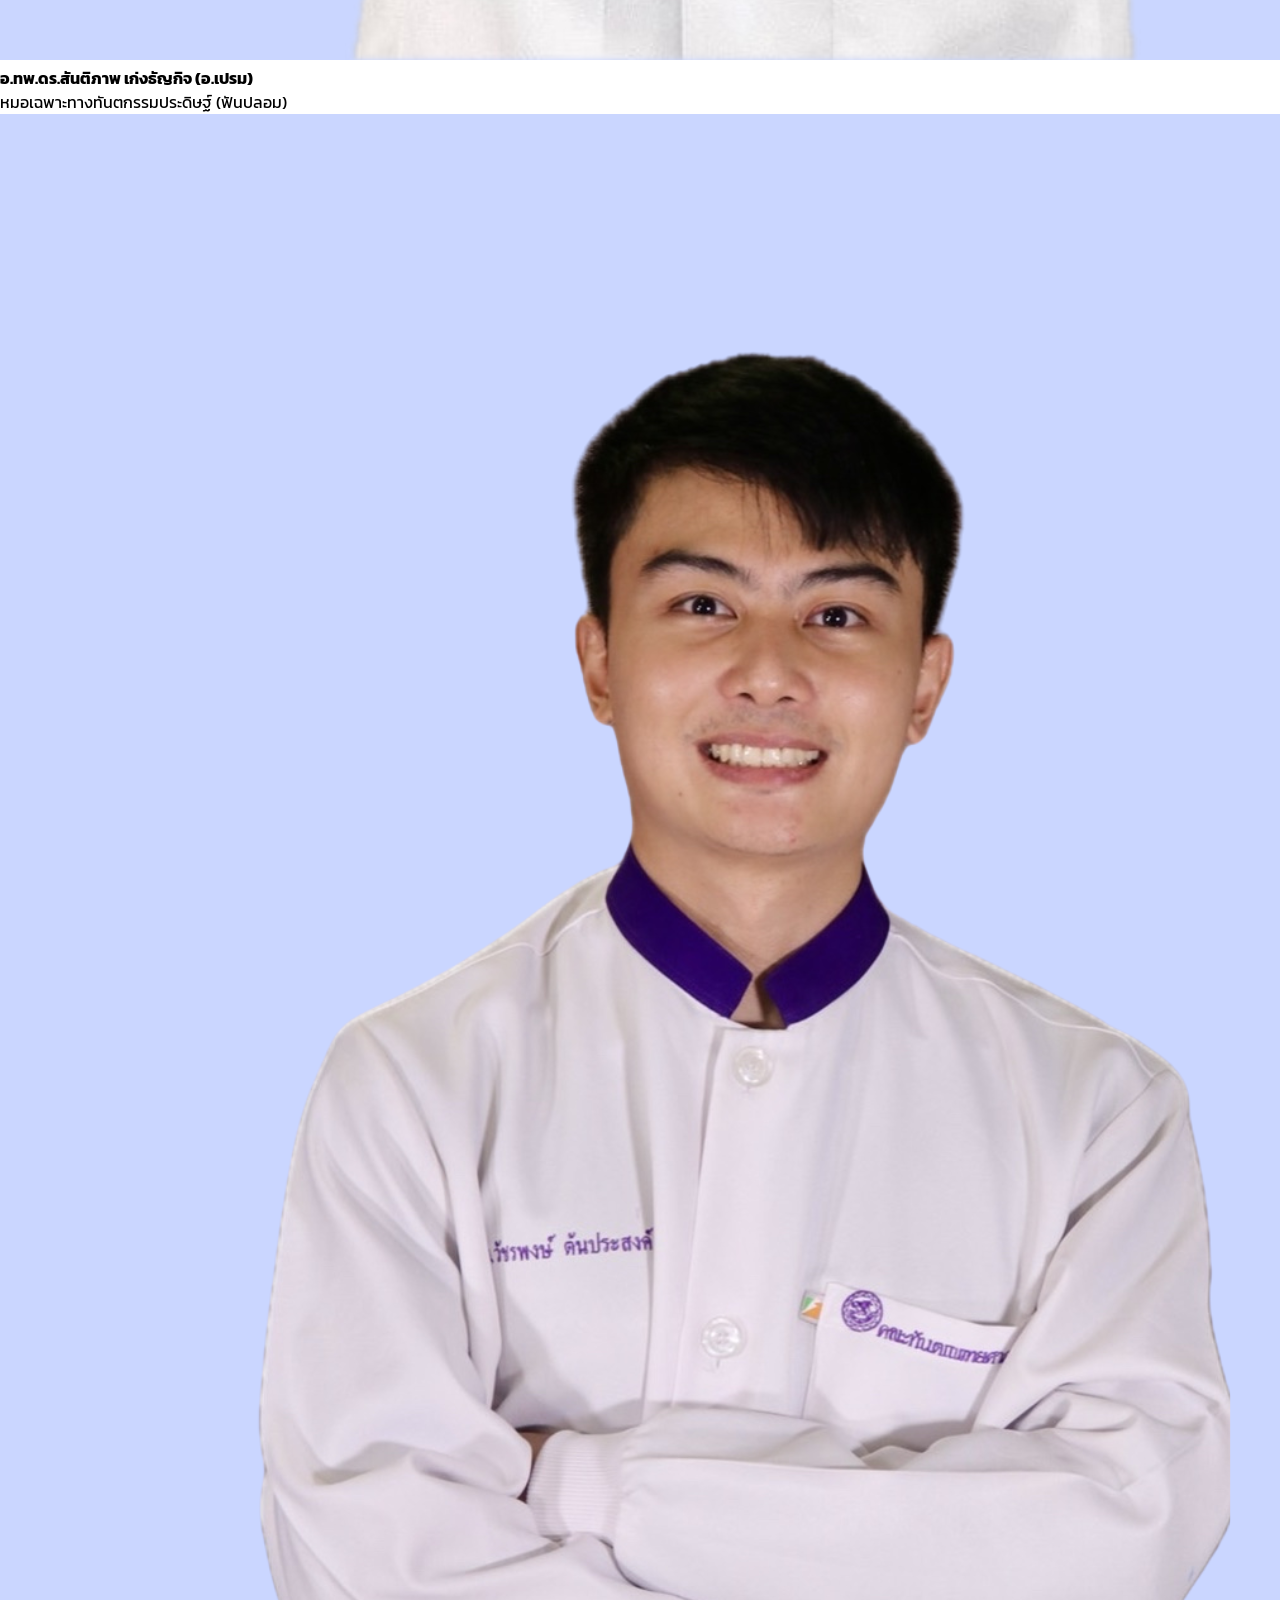
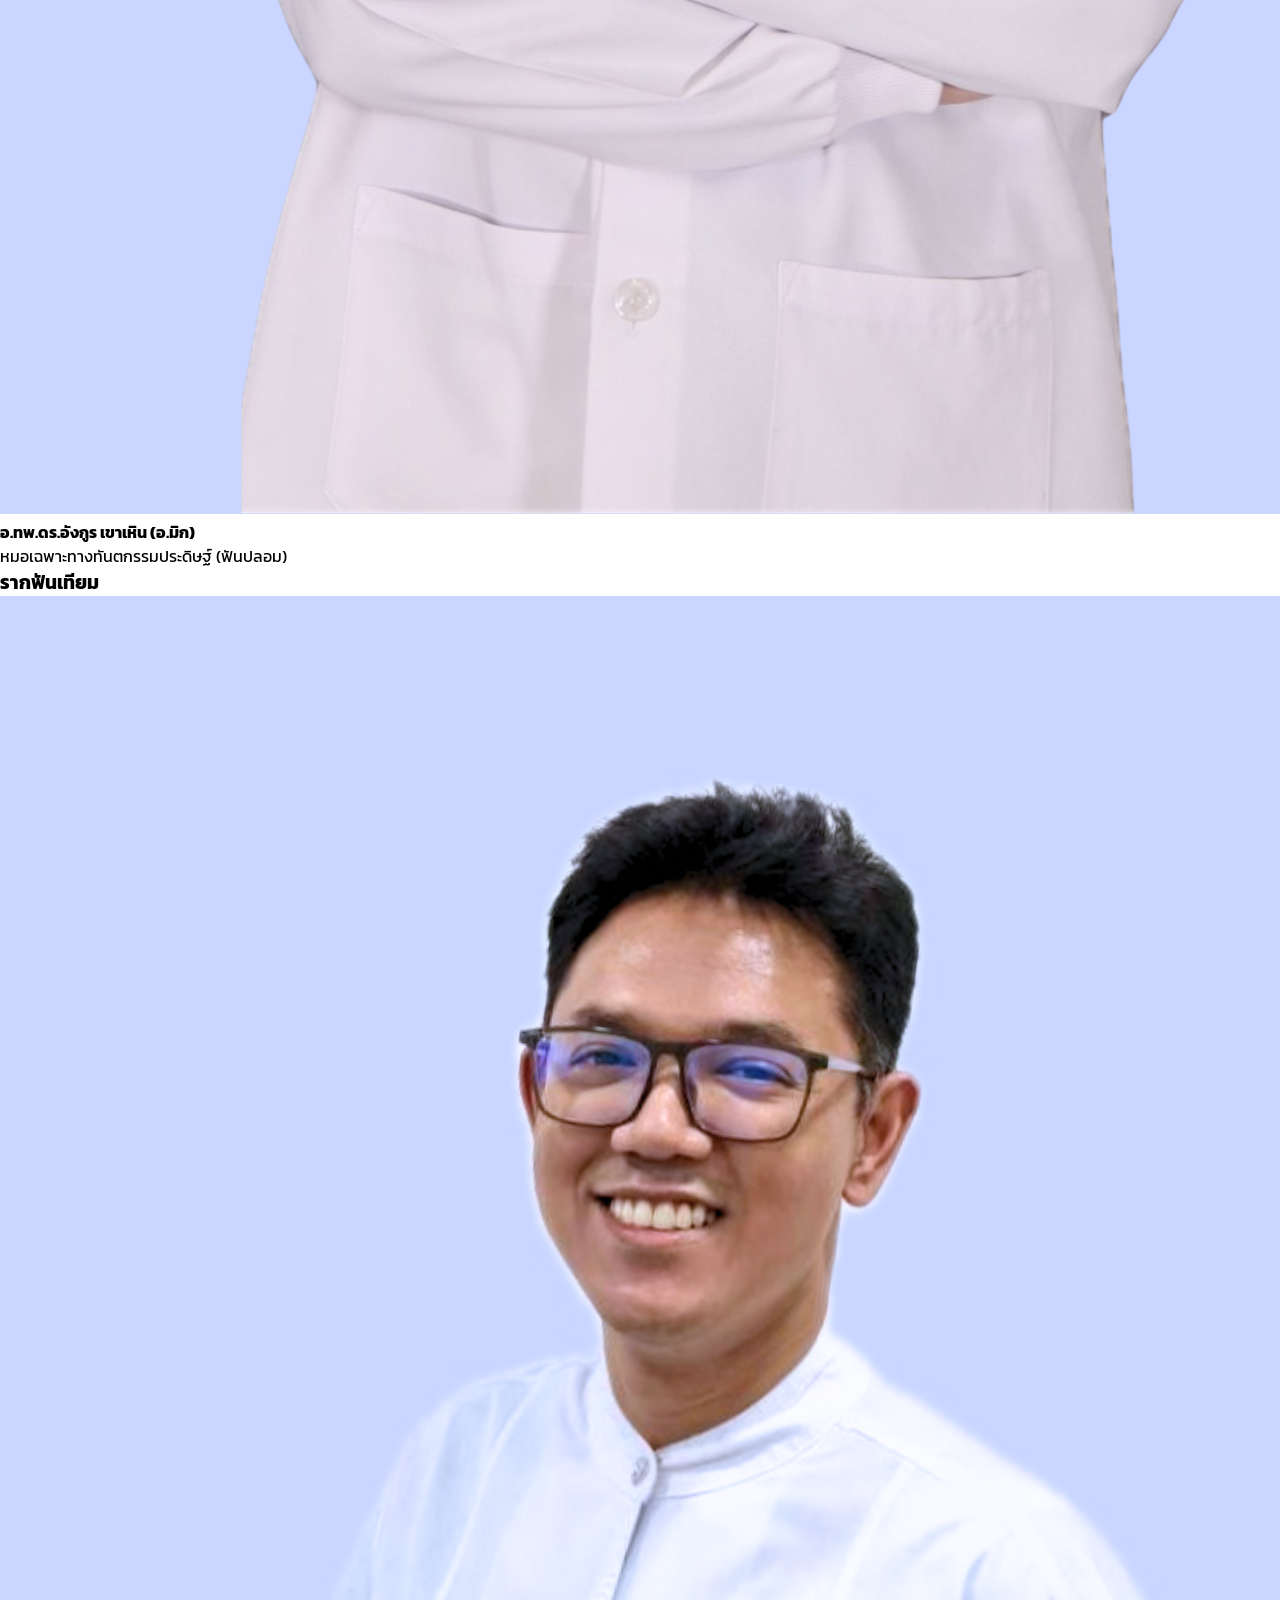
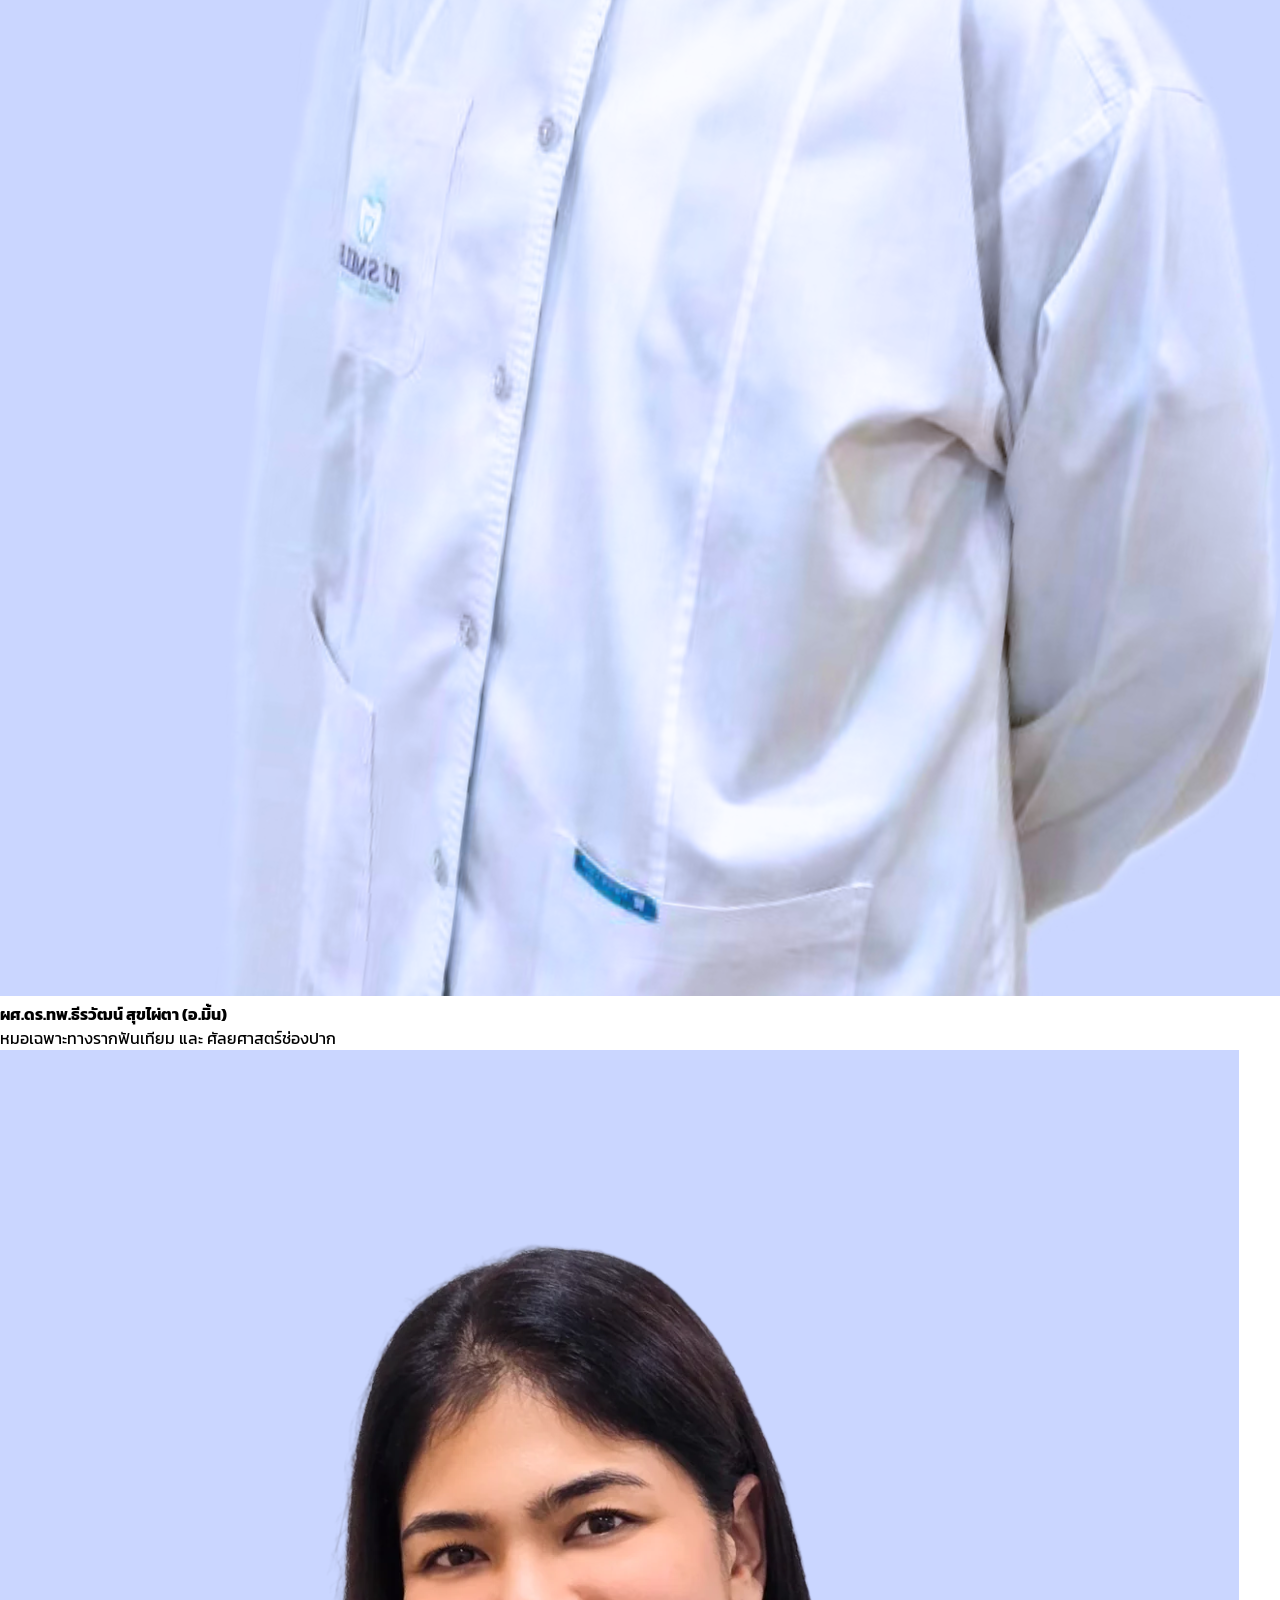
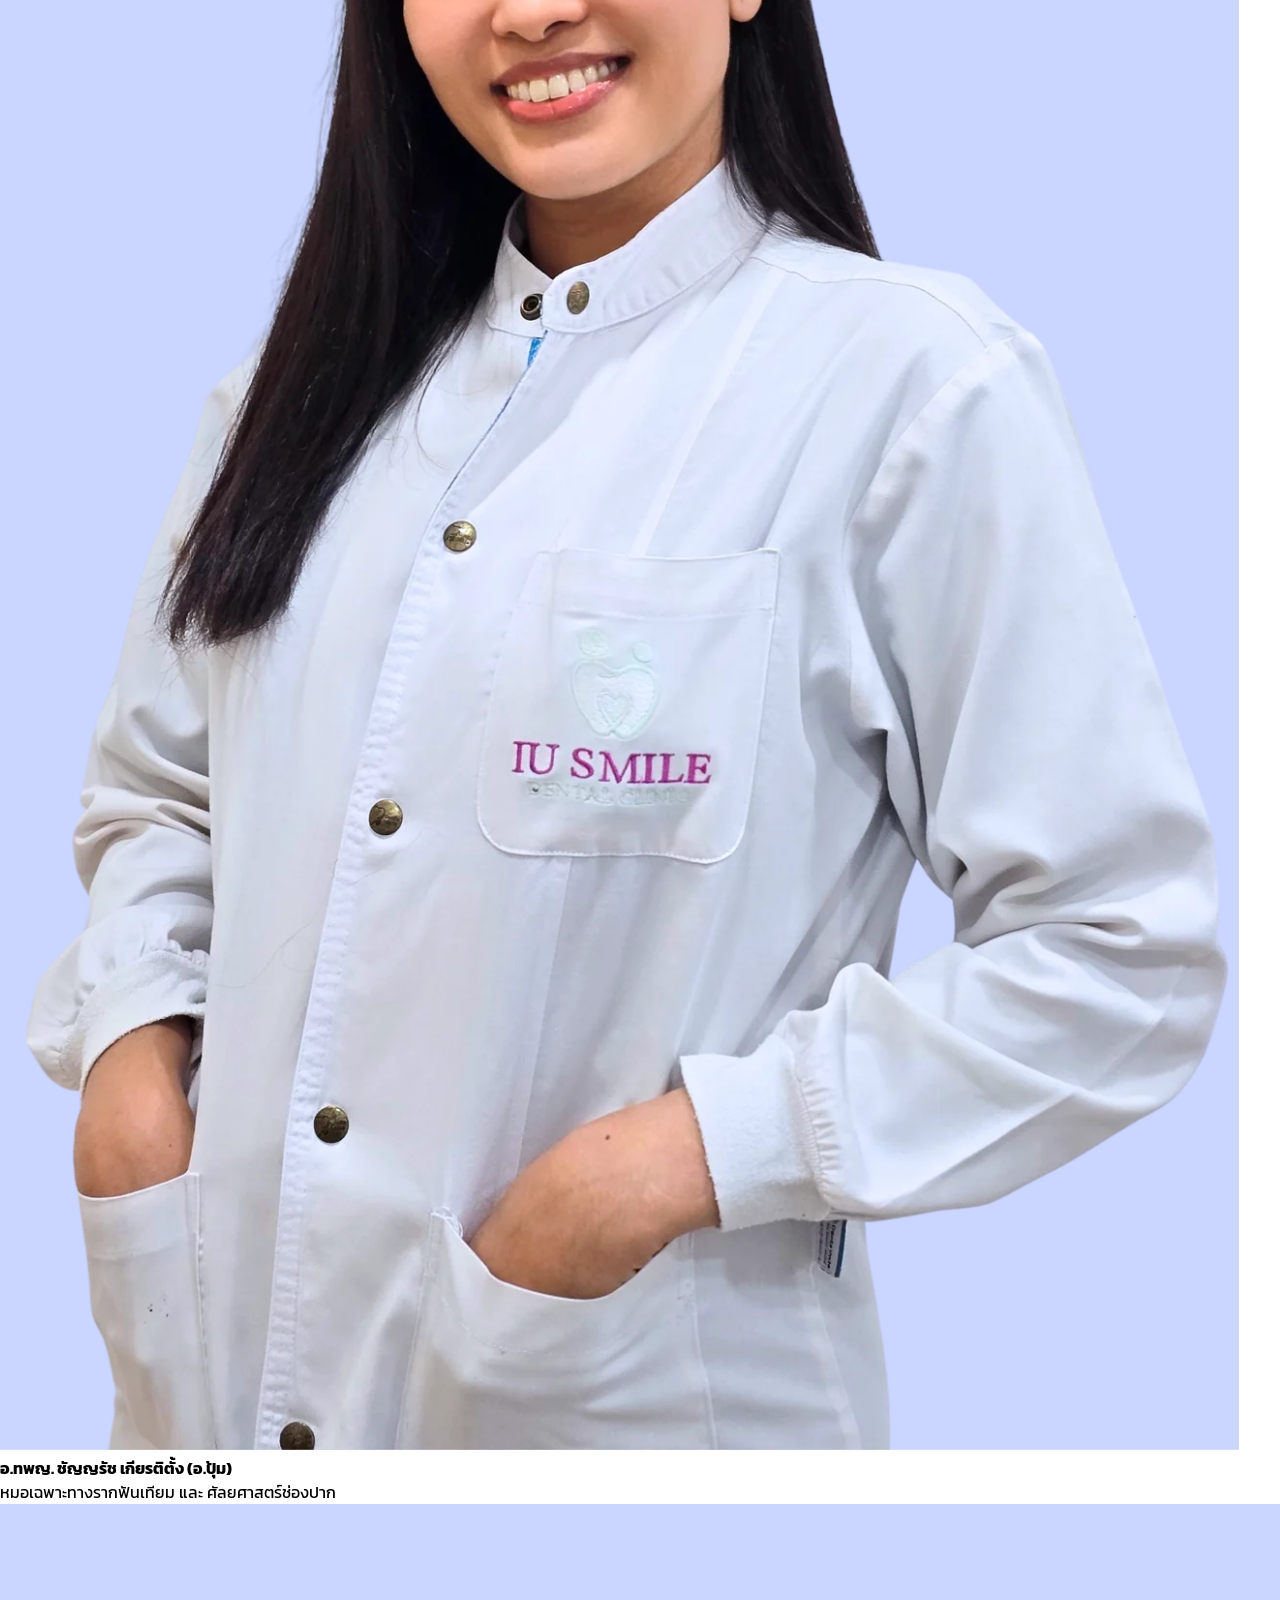
==== commit 44a4eed2: "Add files via upload" ====
--- a/index.html
+++ b/index.html
@@ -66,7 +66,7 @@
             <img src="images/dr.beau-ele.png" alt="Doctor" class="doctor-img">
         </div>
     </section>
-    
+
     <section class="function-section">
         <h2>ทำไมต้องทำฟันกับ IU SMILE ?</h2>
         <div grid class="function-grid">
@@ -98,8 +98,154 @@
             </div>
         </div>
     </section>
-
-
+    <section class="dentist-team-section">
+        <h2>ทีมทันตแพทย์เฉพาะทาง</h2>
+        <div class="specialty-group">
+            <h3 class="specialty-title">ทันตกรรมประดิษฐ์ (ฟันปลอม)</h3>
+            <div class="accordion-gallery">
+                <div class="doctor-card active">
+                    <img src="images/dr.beau.png" alt="ทพ. ชื่อ-นามสกุล">
+                    <div class="doctor-info">
+                        <h4>ผศ.ดร.ทพญ.อวัศดากรณ์ เกตุเห่ง (อ.บิว)</h4>
+                        <p>หมอเฉพาะทางทันตกรรมประดิษฐ์ (ฟันปลอม)</p>
+                    </div>
+                </div>
+                <div class="doctor-card">
+                    <img src="images/dr.off.png" alt="ทพญ. ชื่อ-นามสกุล">
+                    <div class="doctor-info">
+                        <h4>อ.ทพญ.ดร.ปวีนา คงคอน (อ.ออฟ)</h4>
+                        <p>หมอเฉพาะทางทันตกรรมประดิษฐ์ (ฟันปลอม)</p>
+                    </div>
+                </div>
+
+                <div class="doctor-card">
+                    <img src="images/dr.ploy.png" alt="ทพญ. ชื่อ-นามสกุล">
+                    <div class="doctor-info">
+                        <h4>อ.ทพญ.ดร.เพียงขวัญ สายประเสริฐ (อ.พลอย)</h4>
+                        <p>หมอเฉพาะทางทันตกรรมประดิษฐ์ (ฟันปลอม)</p>
+                    </div>
+                </div>
+                <div class="doctor-card">
+                    <img src="images/dr.prem.png" alt="ทพญ. ชื่อ-นามสกุล">
+                    <div class="doctor-info">
+                        <h4>อ.ทพ.ดร.สันติภาพ เก่งธัญกิจ (อ.เปรม)</h4>
+                        <p>หมอเฉพาะทางทันตกรรมประดิษฐ์ (ฟันปลอม)</p>
+                    </div>
+                </div>
+                <div class="doctor-card">
+                    <img src="images/dr.mix.png" alt="ทพญ. ชื่อ-นามสกุล">
+                    <div class="doctor-info">
+                        <h4>อ.ทพ.ดร.อังกูร เขาเหิน (อ.มิก)</h4>
+                        <p>หมอเฉพาะทางทันตกรรมประดิษฐ์ (ฟันปลอม)</p>
+                    </div>
+                </div>
+            </div>
+        </div>
+
+        <div class="specialty-group">
+            <h3 class="specialty-title">รากฟันเทียม</h3>
+            <div class="accordion-gallery">
+                <div class="doctor-card">
+                    <img src="images/dr.mint.png" alt="ทพญ. ชื่อ-นามสกุล">
+                    <div class="doctor-info">
+                        <h4>ผศ.ดร.ทพ.ธีรวัฒน์ สุขไผ่ตา (อ.มิ้น)</h4>
+                        <p>หมอเฉพาะทางรากฟันเทียม และ ศัลยศาสตร์ช่องปาก</p>
+                    </div>
+                </div>
+                <div class="doctor-card">
+                    <img src="images/dr.pum.png" alt="ทพญ. ชื่อ-นามสกุล">
+                    <div class="doctor-info">
+                        <h4>อ.ทพญ. ชัญญรัช เกียรติตั้ง (อ.ปุ้ม)</h4>
+                        <p>หมอเฉพาะทางรากฟันเทียม และ ศัลยศาสตร์ช่องปาก</p>
+                    </div>
+                </div>
+                <div class="doctor-card">
+                    <img src="images/dr.feang.png" alt="ทพญ. ชื่อ-นามสกุล">
+                    <div class="doctor-info">
+                        <h4>อ.ทพญ.กรรณิกา รุ่งแสง (อ.แฟง)</h4>
+                        <p>หมอเฉพาะทางรากฟันเทียม และ ศัลยศาสตร์ช่องปาก</p>
+                    </div>
+                </div>
+            </div>
+        </div>
+
+
+        <div class="specialty-group">
+            <h3 class="specialty-title">ทันตกรรมจัดฟัน</h3>
+            <div class="accordion-gallery">
+                <div class="doctor-card">
+                    <img src="images/dr.sun.png" alt="ทพญ. ชื่อ-นามสกุล">
+                    <div class="doctor-info">
+                        <h4>ทพ.อุดม ศศิกรวงศ์ (อ.ซัน)</h4>
+                        <p>หมอเฉพาะทางจัดฟัน</p>
+                    </div>
+                </div>
+                 <div class="doctor-card">
+                    <img src="images/dr.bank.png" alt="ทพญ. ชื่อ-นามสกุล">
+                    <div class="doctor-info">
+                        <h4>อ.ทพ.ดร.ชัชชน เสนาวิน (อ.แบงค์)</h4>
+                        <p>หมอเฉพาะทางจัดฟัน</p>
+                    </div>
+                </div>
+                 <div class="doctor-card">
+                    <img src="images/dr.jake.png" alt="ทพญ. ชื่อ-นามสกุล">
+                    <div class="doctor-info">
+                        <h4>อ.ทพ.ดร.อรรถพงษ์ ดีดกลิ่น (อ.แจ็ค)</h4>
+                        <p>หมอเฉพาะทางจัดฟัน</p>
+                    </div>
+                </div>
+                 <div class="doctor-card">
+                    <img src="images/dr.jai.png" alt="ทพญ. ชื่อ-นามสกุล">
+                    <div class="doctor-info">
+                        <h4>ดร.ทพญ.สิริกร เตชะฤดีวรรณ (อ.จ๋าย)</h4>
+                        <p>หมอเฉพาะทางจัดฟัน</p>
+                    </div>
+                </div>
+                 <div class="doctor-card">
+                    <img src="images/dr.beau.png" alt="ทพญ. ชื่อ-นามสกุล">
+                    <div class="doctor-info">
+                        <h4>ผศ.ดร.ทพญ.อวัศดากรณ์ เกตุเห่ง (อ.บิว )</h4>
+                        <p>หมอเฉพาะทางจัดฟัน</p>
+                    </div>
+                </div>
+                 <div class="doctor-card">
+                    <img src="images/dr.dare.png" alt="ทพญ. ชื่อ-นามสกุล">
+                    <div class="doctor-info">
+                        <h4>อ.ทพญ.ดร.ชัญญานุช ธรีวงศ์ (อ.แด้)</h4>
+                        <p>หมอเฉพาะทางจัดฟัน</p>
+                    </div>
+                </div>
+                 <div class="doctor-card">
+                    <img src="images/dr.koi.png" alt="ทพญ. ชื่อ-นามสกุล">
+                    <div class="doctor-info">
+                        <h4>ผศ.ดร.ทพญ.จุฑามาศ ดีโพธิ์ (อ.ก้อย)</h4>
+                        <p>หมอเฉพาะทางจัดฟัน</p>
+                    </div>
+                </div>
+                 <div class="doctor-card">
+                    <img src="images/dr.tam.png" alt="ทพญ. ชื่อ-นามสกุล">
+                    <div class="doctor-info">
+                        <h4>ผศ.ดร.ทพ.อริยะ จันทรมณี (อ.แต๋ม)</h4>
+                        <p>หมอเฉพาะทางจัดฟัน</p>
+                    </div>
+                </div>
+                 <div class="doctor-card">
+                    <img src="images/dr.jah.png" alt="ทพญ. ชื่อ-นามสกุล">
+                    <div class="doctor-info">
+                        <h4>อ.ทพญ.ดร.ณิรญา ก้อนสมบัติ (อ.จ้า)</h4>
+                        <p>หมอเฉพาะทางจัดฟัน</p>
+                    </div>
+                </div>
+                 <div class="doctor-card">
+                    <img src="images/dr.kit.png" alt="ทพญ. ชื่อ-นามสกุล">
+                    <div class="doctor-info">
+                        <h4>อ.ทพ.ดร.กิตติชัย สิรีรัตน์ (อ.กิต)</h4>
+                        <p>หมอเฉพาะทางจัดฟัน</p>
+                    </div>
+                </div>
+            </div>
+        </div>
+    </section>
     <section id="services" class="services-section">
         <h2>บริการ</h2>
         <div class="services-grid">
@@ -337,7 +483,7 @@
                         <li><strong>LINE ID:</strong> <a href="https://line.me/R/ti/p/@611upybg" target="_blank">IU
                                 Smile DentalClinic1</a></li>
                         <li><strong>FACEBOOK:</strong> <a
-                                href="https://www.facebook.com/share/18nAfB6ELZ/?mibextid=wwXIfr" target="_blank">IU
+                                href="Https://www.facebook.com/share/1KWT6v6W7K/?mibextid=wwXIfr" target="_blank">IU
                                 Smile Dental Clinic สาขาวิสุทธิ์กษัตริย์11<br> - ทำฟัน จัดฟัน รากฟันเทียม </a></li>
                         <li><strong>INSTAGRAM:</strong> <a
                                 href="https://www.instagram.com/iu_smile_dent?psln=djVyOTd5OGhqYjdt"
@@ -369,7 +515,7 @@
                         <li><strong>LINE ID:</strong> <a href="https://line.me/R/ti/p/@156kwmnh" target="_blank">IU
                                 Smile DentalClinic2</a></li>
                         <li><strong>FACEBOOK:</strong> <a
-                                href="https://www.facebook.com/share/1AUFNBjcYp/?mibextid=wwXIfr" target="_blank">IU
+                                href="Https://www.facebook.com/share/1M3TLSRSfN/?mibextid=wwXIfr" target="_blank">IU
                                 Smile Dental Clinic สาขาถนนคนเดิน<br> พิษณุโลก - ทำฟัน จัดฟัน ฟันปลอม </a></li>
                         <li><strong>INSTAGRAM:</strong> <a
                                 href="https://www.instagram.com/iu_smile_dent2?mdxt=YWJmOWs1YjBqNGZn"
--- a/css/style.css
+++ b/css/style.css
@@ -175,13 +175,13 @@
  }
 
  .card-2 {
-     top: 34%;
+     top: 38%;
      left: 45%;
 
  }
 
  .card-3 {
-     bottom: 15%;
+     bottom: 7%;
      left: 47%;
  }
 
@@ -727,16 +727,22 @@
 
  .review2-grid {
      display: grid;
-     flex-direction: row;
-     grid-template-columns: repeat(3, 2fr);
-     justify-content: center;
-     text-align: center;
-     gap: 20px;
-     max-width: 1000px;
-     margin: 20px;
-     margin-top: 50px;
-     margin-left: 70px;
-     margin-right: 70px;
+     grid-template-columns: repeat(3, 1fr);
+     /* แบ่ง 3 คอลัมน์เท่าๆ กัน */
+     align-items: center;
+     /* จัดให้รูปที่สูงไม่เท่ากันอยู่กึ่งกลางแนวตั้งสวยงาม (หรือเปลี่ยนเป็น start ถ้าอยากให้ขอบบนเท่ากันเป๊ะ) */
+     gap: 24px;
+     max-width: 1100px;
+     margin: 50px auto 20px auto;
+     /* จัดกล่องทั้งชุดให้อยู่กึ่งกลางหน้าจออัตโนมัติ */
+     padding: 0 20px;
+     box-sizing: border-box;
+ }
+
+ .review2-crad {
+     display: flex;
+     flex-direction: column;
+     align-items: center;
  }
 
  .review2-crad p {
@@ -747,11 +753,12 @@
  }
 
  .review2-crad img {
-     width: 300px;
-     height: 400px;
-     object-fit: cover;
-     margin: 0.5px;
-     background-color: #D6D2D6;
+     width: 100%;
+     height: auto;
+     display: block;
+     border-radius: 12px;
+     box-shadow: 0 4px 12px rgba(0, 0, 0, 0.08);
+     background-color: #ffffff;
  }
 
  .review2-crad:hover {
@@ -1045,6 +1052,7 @@
      body {
          overflow-x: hidden !important;
          max-width: 100% !important;
+         padding-top: 70px !important;
      }
 
      header {
@@ -1052,6 +1060,14 @@
          justify-content: space-between !important;
          align-items: center !important;
          padding: 15px 20px !important;
+         position: fixed !important;
+         top: 0 !important;
+         left: 0 !important;
+         width: 100% !important;
+         z-index: 9999 !important;
+         background-color: #ffffff !important;
+         box-shadow: 0 2px 10px rgba(0, 0, 0, 0.08) !important;
+         box-sizing: border-box;
      }
 
      .menu-toggle {
@@ -1079,37 +1095,42 @@
          display: flex !important;
      }
 
+     .nav-list {
+         max-height: 85vh !important;
+         overflow-y: auto !important;
+     }
+
      nav ul {
          display: none;
      }
 
      .hero-section {
-         flex-direction: row !important;
-         flex-wrap: nowrap !important;
-         padding: 20px 14px !important;
-         justify-content: space-between;
-         align-items: center;
-         gap: 10px;
+         display: flex !important;
+         flex-direction: column !important;
+         padding: 24px 16px !important;
+         justify-content: center !important;
+         align-items: center !important;
      }
 
      .hero-left {
-         flex: 1.25 !important;
-         padding-right: 4px;
+         width: 100% !important;
+         max-width: 100% !important;
+         flex: none !important;
+         padding-right: 0 !important;
+         display: flex !important;
+         flex-direction: column !important;
          align-items: center !important;
-         gap: 10px !important;
+         gap: 12px !important;
+     }
+
+     .hero-left img {
+         width: 100% !important;
+         max-width: 100% !important;
+         height: auto !important;
      }
 
      .hero-right {
-         flex: 1 !important;
-         display: flex;
-         justify-content: flex-end;
-         align-items: flex-end;
-     }
-
-     .doctor-img {
-         width: 100% !important;
-         height: 100%;
-         max-width: none !important;
+         display: none !important;
      }
 
      .cta-booking-btn {
@@ -1219,17 +1240,20 @@
          margin: 0 !important;
          word-break: keep-all;
      }
+
      .free-dental {
          padding: 28px 20px !important;
          width: 100% !important;
          box-sizing: border-box;
      }
+
      .free-dental h2 {
          font-size: 1.5rem !important;
          line-height: 1.3 !important;
          margin-bottom: 20px !important;
          text-align: center !important;
      }
+
      .free-dental-grid {
          display: flex !important;
          flex-direction: column !important;
@@ -1240,6 +1264,7 @@
          margin: 0 auto !important;
          box-sizing: border-box;
      }
+
      .free-dental-card {
          width: 100% !important;
          max-width: 100% !important;
@@ -1251,6 +1276,7 @@
          box-shadow: 0 6px 18px rgba(0, 0, 0, 0.08) !important;
          box-sizing: border-box;
      }
+
      .free-dental-card img {
          width: 100% !important;
          max-width: 100% !important;
@@ -1314,23 +1340,43 @@
      }
 
      .about-gallery {
-         padding: 0 10px;
-     }
-
-     .gallery-row {
-         display: flex;
-     }
-
-     .top-row .gallery-item {
-         flex: 1;
-     }
-
-     .bottom-row .gallery-item:nth-child(1) {
-         flex: 4;
-     }
-
-     .bottom-row .gallery-item:nth-child(2) {
-         flex: 6;
+         padding: 28px 18px !important;
+         width: 100% !important;
+         box-sizing: border-box;
+     }
+
+     .about-gallery h2 {
+         font-size: 1.5rem !important;
+         text-align: center !important;
+         margin-bottom: 20px !important;
+     }
+
+     .gallery-row,
+     .top-row,
+     .bottom-row {
+         display: flex !important;
+         flex-direction: column !important;
+         gap: 16px !important;
+         width: 100% !important;
+         margin-bottom: 16px !important;
+         box-sizing: border-box;
+     }
+
+     .gallery-item {
+         width: 100% !important;
+         max-width: 100% !important;
+         height: auto !important;
+         flex: none !important;
+         border-radius: 16px !important;
+         overflow: hidden !important;
+         box-shadow: 0 4px 14px rgba(0, 0, 0, 0.08) !important;
+     }
+
+     .gallery-item img {
+         width: 100% !important;
+         height: auto !important;
+         object-fit: cover !important;
+         display: block !important;
      }
 
      .reviews-section {
@@ -1468,10 +1514,11 @@
      .review2-grid {
          display: grid !important;
          grid-template-columns: repeat(2, minmax(0, 1fr)) !important;
-         gap: 10px !important;
-         width: 100% !important;
-         padding: 0 !important;
-         margin: 0 auto !important;
+         align-items: center !important;
+         gap: 12px !important;
+         width: 100% !important;
+         padding: 0 16px !important;
+         margin: 20px auto !important;
          box-sizing: border-box;
      }
 
@@ -1482,7 +1529,8 @@
          margin: 0 !important;
          padding: 0 !important;
          overflow: hidden;
-         border-radius: 10px;
+         border-radius: 12px;
+         box-shadow: 0 4px 10px rgba(0, 0, 0, 0.08);
          box-sizing: border-box;
      }
 
@@ -1490,7 +1538,6 @@
          width: 100% !important;
          max-width: 100% !important;
          height: auto !important;
-         object-fit: contain !important;
          display: block;
      }
 
